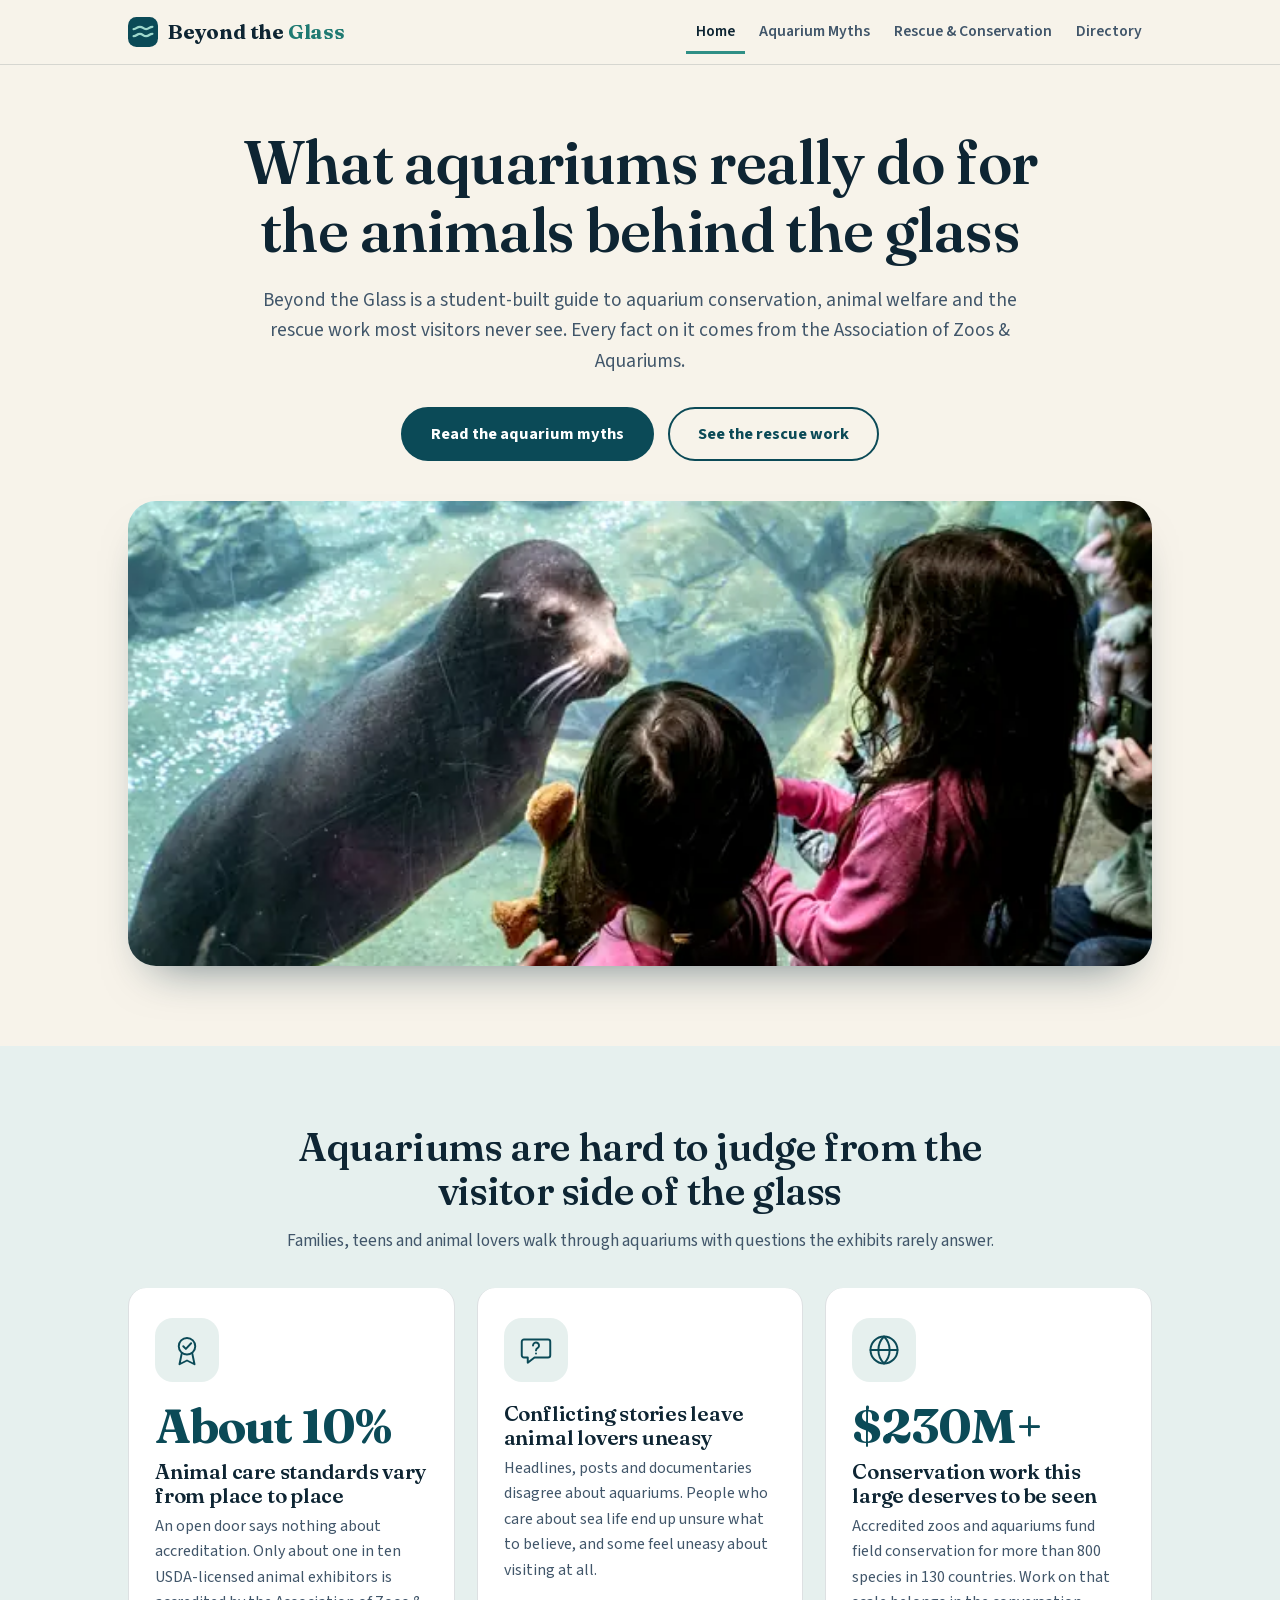
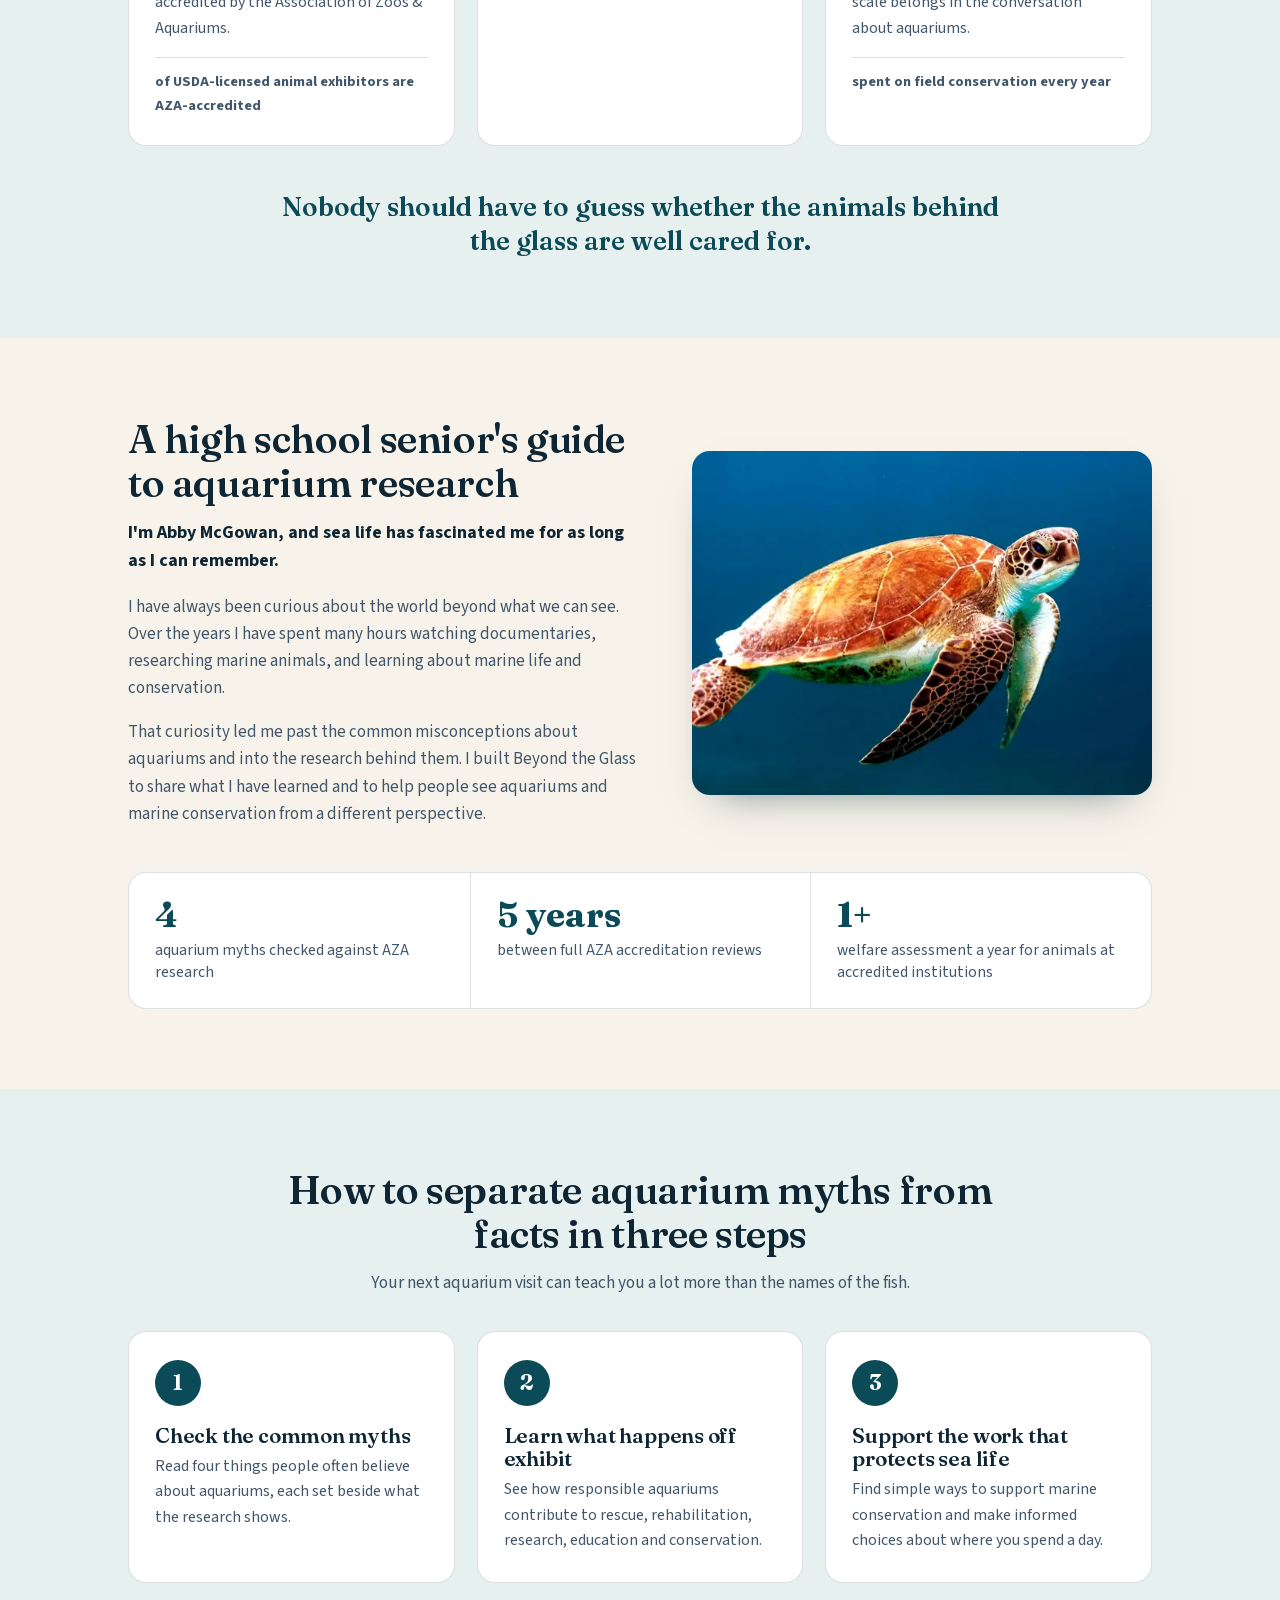
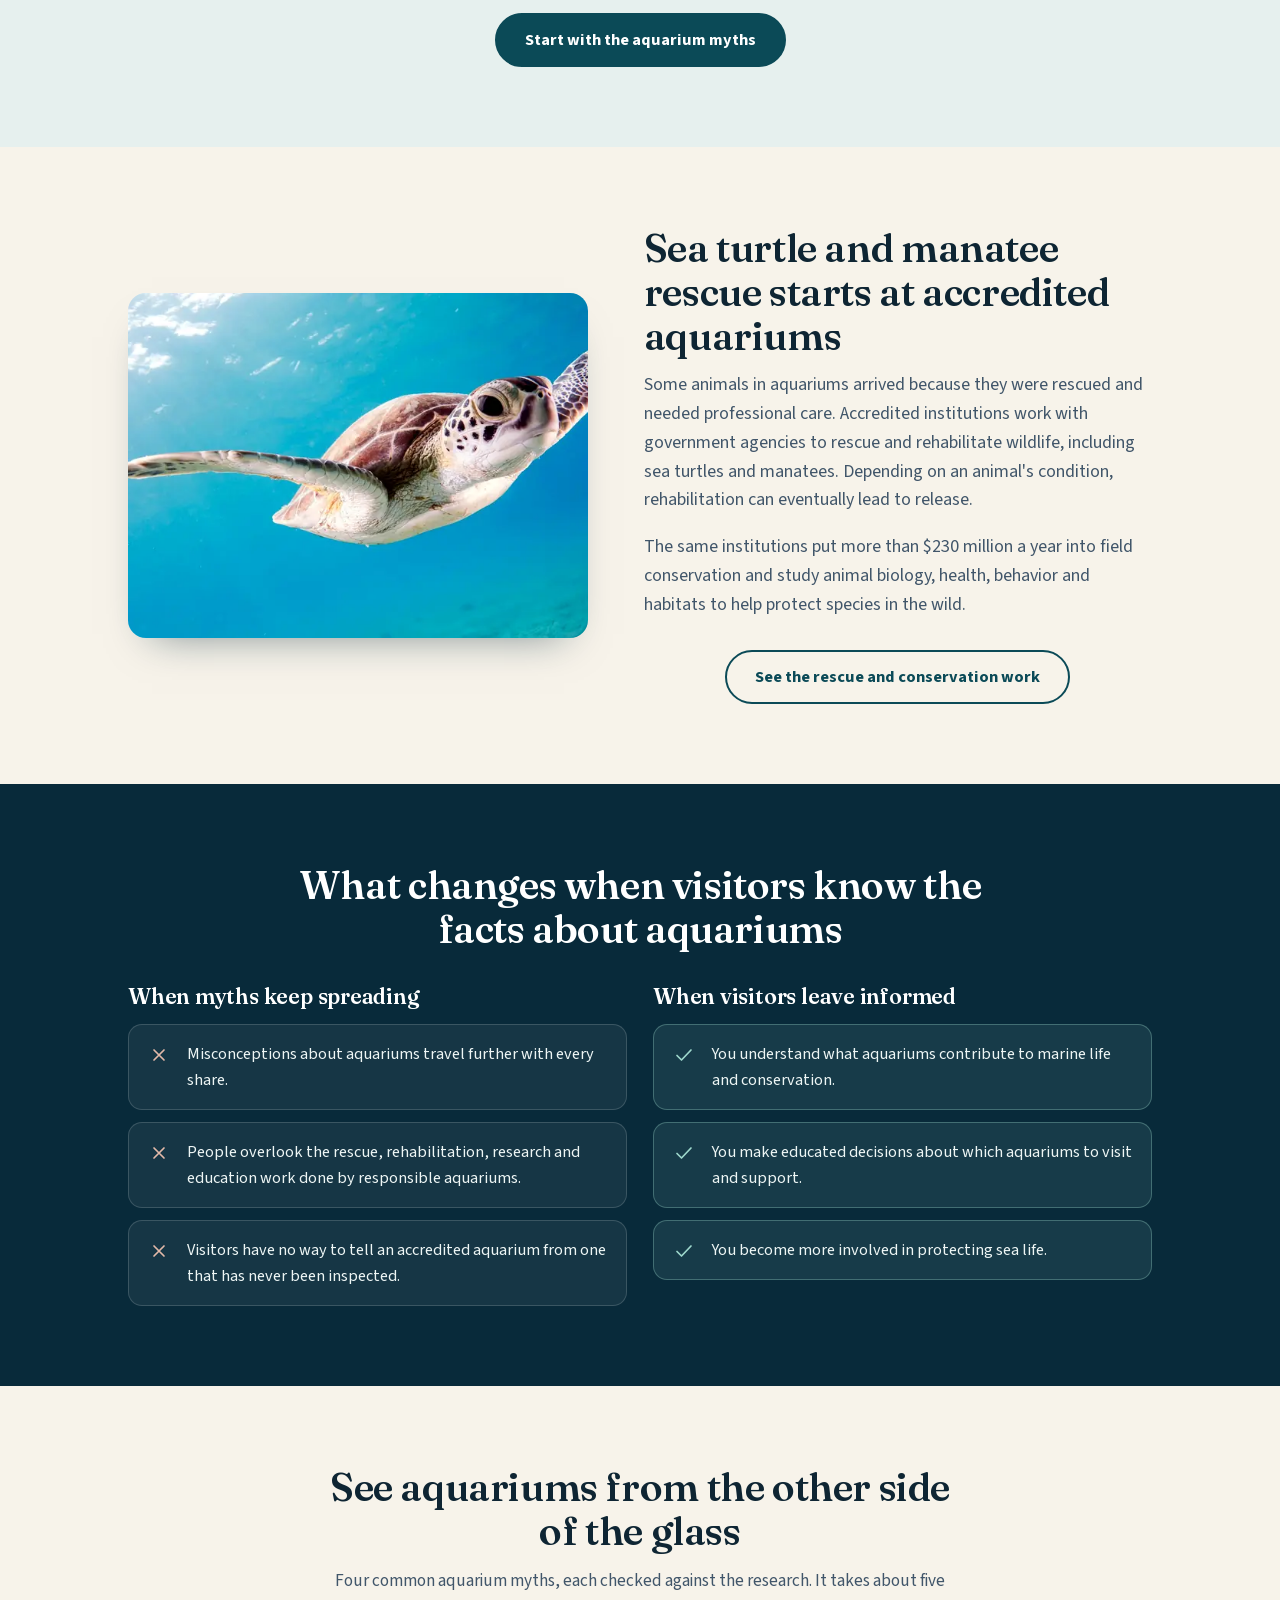
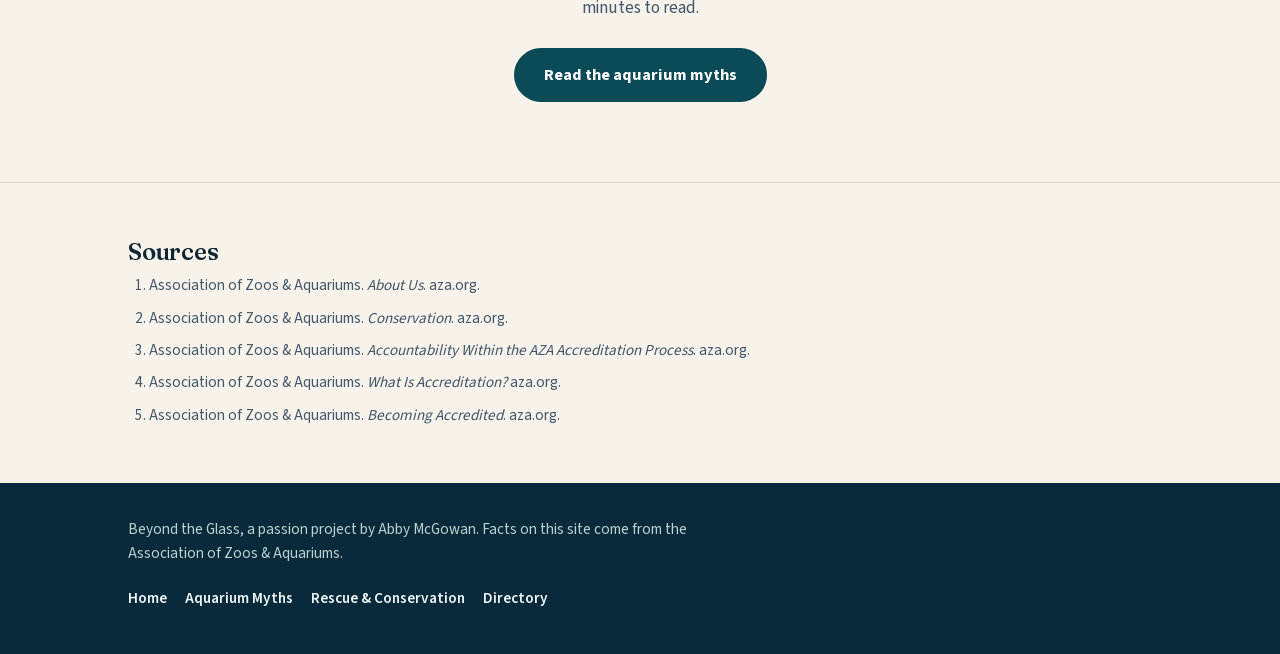
==== index.html @ d131b3d5 "Build Beyond the Glass: StoryBrand home, aquarium myths, rescue and conservation, directory skeleton" ====
<!DOCTYPE html>
<html lang="en">
<head>
<meta charset="UTF-8">
<meta name="viewport" content="width=device-width, initial-scale=1.0">
<title>Aquarium Conservation, Rescue and Animal Welfare Facts | Beyond the Glass</title>
<meta name="description" content="What accredited aquariums do for marine animals: rescue and rehabilitation, field conservation, research and animal welfare, plus the most common aquarium myths checked against the facts.">
<meta name="robots" content="index,follow,max-image-preview:large">
<link rel="canonical" href="https://odyssey-jotun.github.io/beyond-the-glass/">
<meta name="author" content="Abby McGowan">
<meta name="theme-color" content="#F7F3EA">
<meta property="og:site_name" content="Beyond the Glass">
<meta property="og:title" content="Aquarium Conservation, Rescue and Animal Welfare Facts | Beyond the Glass">
<meta property="og:description" content="What accredited aquariums do for marine animals: rescue and rehabilitation, field conservation, research and animal welfare, plus the most common aquarium myths checked against the facts.">
<meta property="og:type" content="website">
<meta property="og:url" content="https://odyssey-jotun.github.io/beyond-the-glass/">
<meta property="og:image" content="https://odyssey-jotun.github.io/beyond-the-glass/images/og.jpg">
<meta property="og:image:width" content="1200">
<meta property="og:image:height" content="630">
<meta property="og:image:alt" content="Two children watching a sea lion swim up to the glass of an aquarium">
<meta name="twitter:card" content="summary_large_image">
<link rel="icon" href="favicon.svg" type="image/svg+xml">
<link rel="preload" as="image" type="image/webp" href="images/hero-sea-lion-960.webp" imagesrcset="images/hero-sea-lion-600.webp 600w, images/hero-sea-lion-800.webp 800w, images/hero-sea-lion-960.webp 960w, images/hero-sea-lion-1200.webp 1200w" imagesizes="(max-width: 620px) calc(100vw - 40px), (max-width: 1136px) calc(100vw - 56px), 1080px" fetchpriority="high">
<link rel="preload" href="fonts/fraunces.woff2" as="font" type="font/woff2" crossorigin>
<link rel="preload" href="fonts/source-sans.woff2" as="font" type="font/woff2" crossorigin>
<style>@font-face{font-family:'Fraunces';font-style:normal;font-weight:600 700;font-display:swap;src:url(fonts/fraunces.woff2) format('woff2')}@font-face{font-family:'Source Sans 3';font-style:normal;font-weight:400 700;font-display:swap;src:url(fonts/source-sans.woff2) format('woff2')}:root{--bg:#F7F3EA;--bg-alt:#E6F0EE;--card:#FFFFFF;--ink:#0E2533;--ink-soft:#41566A;--primary:#0B4A57;--primary-dk:#082A3A;--glass:#2F8F86;--glass-lt:#9ED8CC;--sand-dk:#D9C9A6;--on-dark:#EEF6F5;--on-dark-soft:#BCD3D3;--line:rgba(14,37,51,0.14);--radius:18px;--radius-lg:28px;--wrap:1080px;--flow-tight:0.32em;--flow-block:44px;--flow-section:80px}*{box-sizing:border-box}html{scroll-behavior:smooth;scroll-padding-top:84px}@media (prefers-reduced-motion:reduce){html{scroll-behavior:auto}*{animation-duration:0.001ms !important;transition-duration:0.001ms !important}}body{margin:0;background:var(--bg);color:var(--ink);font-family:'Source Sans 3',ui-sans-serif,system-ui,-apple-system,'Segoe UI',sans-serif;font-size:18px;line-height:1.6;-webkit-font-smoothing:antialiased}h1,h2,h3,h4{font-family:'Fraunces',Georgia,'Times New Roman',serif;font-weight:600;line-height:1.12;margin:0 0 var(--flow-tight);color:var(--ink);letter-spacing:-0.01em}p{margin:0 0 1em}p:last-child{margin-bottom:0}a{color:inherit}img{max-width:100%;height:auto}.wrap{max-width:var(--wrap);margin:0 auto;padding:0 28px}.skip{position:absolute;left:-9999px;top:10px;background:var(--card);color:var(--ink);padding:12px 18px;border-radius:999px;z-index:100;text-decoration:none;font-weight:700;border:2px solid var(--primary)}.skip:focus{left:16px}a:focus-visible,button:focus-visible{outline:3px solid var(--glass);outline-offset:3px;border-radius:4px}nav.site{position:sticky;top:0;z-index:20;background:rgba(247,243,234,0.95);backdrop-filter:blur(8px);border-bottom:1px solid var(--line)}nav.site .wrap{display:flex;align-items:center;justify-content:space-between;gap:4px 20px;padding-top:10px;padding-bottom:10px;flex-wrap:wrap}.wordmark{display:inline-flex;align-items:center;gap:10px;font-family:'Fraunces',Georgia,serif;font-weight:700;font-size:1.28rem;letter-spacing:-0.01em;color:var(--ink);text-decoration:none;white-space:nowrap;min-height:44px}.wordmark .mark{width:30px;height:30px;flex:none}.wordmark .last{color:#1F7A72}nav.site ul{list-style:none;display:flex;align-items:center;gap:4px;margin:0;padding:0;font-size:0.98rem;font-weight:600}nav.site ul a{text-decoration:none;color:var(--ink-soft);display:inline-flex;align-items:center;min-height:44px;padding:0 10px;white-space:nowrap;transition:color 0.15s ease}nav.site ul a:hover{color:var(--primary)}nav.site ul a[aria-current="page"]{color:var(--ink);box-shadow:inset 0 -3px 0 var(--glass)}.btn{display:inline-flex;align-items:center;justify-content:center;text-align:center;min-height:50px;background:var(--primary);color:#FFFFFF;text-decoration:none;font-weight:700;font-size:1.02rem;padding:12px 28px;border-radius:999px;border:2px solid var(--primary);transition:background 0.18s ease,color 0.18s ease,border-color 0.18s ease}.btn:hover{background:var(--primary-dk);border-color:var(--primary-dk)}.btn.ghost{background:transparent;color:var(--primary)}.btn.ghost:hover{background:var(--primary);color:#FFFFFF;border-color:var(--primary)}.btn-row{display:flex;gap:14px;flex-wrap:wrap;align-items:center;justify-content:center;margin-top:30px}section{padding:var(--flow-section) 0}section.tight{padding:40px 0}.band{background:var(--bg-alt)}.section-head{max-width:720px;margin-bottom:34px}.section-head.center{text-align:center;margin-left:auto;margin-right:auto}h2{font-size:clamp(1.8rem,3.3vw,2.45rem)}.section-head p{color:var(--ink-soft);font-size:1.08rem}.small-h{font-size:1.3rem}.hero{padding:64px 0 80px}.hero-text{text-align:center;max-width:820px;margin:0 auto 40px}.hero h1{font-size:clamp(2.3rem,5.4vw,3.8rem)}.hero .lede{font-size:1.2rem;color:var(--ink-soft);margin:10px auto 0;max-width:40em}.hero-photo{margin:0;border-radius:var(--radius-lg);overflow:hidden;aspect-ratio:3/2;background:var(--bg-alt);box-shadow:0 24px 48px -26px rgba(8,42,58,0.6)}.hero-photo img{display:block;width:100%;height:100%;object-fit:cover}.hero-photo.wide{aspect-ratio:2.2/1}.hero-photo.wide img{object-position:center 42%}.split{display:grid;grid-template-columns:1.05fr 0.95fr;gap:56px;align-items:center}.split.flip{grid-template-columns:0.95fr 1.05fr}.page-hero{padding:60px 0 64px}.page-hero h1{font-size:clamp(2.1rem,4.4vw,3.1rem)}.page-hero .lede{font-size:1.14rem;color:var(--ink-soft);margin-top:8px;max-width:34em}.photo{margin:0;border-radius:var(--radius);overflow:hidden;aspect-ratio:4/3;background:var(--bg-alt);box-shadow:0 20px 40px -24px rgba(8,42,58,0.55)}.photo img{display:block;width:100%;height:100%;object-fit:cover}.split p{color:var(--ink-soft)}.split h2 + p,.about-text p.name-line{margin-top:0}.cards{display:grid;grid-template-columns:repeat(3,1fr);gap:22px}.cards.two{grid-template-columns:1fr 1fr;margin-top:var(--flow-block)}.card{background:var(--card);border:1px solid var(--line);border-radius:var(--radius);padding:28px 26px;border-top:5px solid var(--glass)}.card h3{font-size:1.3rem}.card p{font-size:1rem;color:var(--ink-soft)}.card .num{font-family:'Fraunces',Georgia,serif;font-weight:700;font-size:clamp(2rem,3.4vw,2.5rem);line-height:1;letter-spacing:-0.02em;color:var(--primary);margin:0 0 12px}.problem{border-top:0;padding:30px 26px 28px}.problem .icon{width:64px;height:64px;border-radius:18px;background:var(--bg-alt);color:var(--primary);display:flex;align-items:center;justify-content:center;margin-bottom:20px}.problem .icon svg{width:36px;height:36px}.problem .num{font-size:clamp(2.4rem,4.2vw,3rem);margin-bottom:10px}.problem .of{font-size:0.9rem;font-weight:700;color:var(--ink-soft);margin:12px 0 0;border-top:1px solid var(--line);padding-top:12px}.punch{font-family:'Fraunces',Georgia,serif;font-weight:600;font-size:clamp(1.3rem,2.4vw,1.65rem);line-height:1.3;text-align:center;color:var(--primary);max-width:760px;margin:var(--flow-block) auto 0}.strip{list-style:none;margin:var(--flow-block) 0 0;padding:0;display:grid;grid-template-columns:repeat(3,1fr);background:var(--card);border:1px solid var(--line);border-radius:var(--radius)}.strip li{padding:24px 26px;border-left:1px solid var(--line)}.strip li:first-child{border-left:0}.strip .n{display:block;font-family:'Fraunces',Georgia,serif;font-weight:700;font-size:2.2rem;line-height:1;color:var(--primary);margin-bottom:8px}.strip .t{font-size:0.98rem;color:var(--ink-soft);line-height:1.4;display:block}.about-text p{font-size:1.06rem}.about-text p.name-line{color:var(--ink);font-weight:700;font-size:1.12rem}.steps{list-style:none;margin:0;padding:0;display:grid;grid-template-columns:repeat(3,1fr);gap:22px;counter-reset:step}.steps li{background:var(--card);border:1px solid var(--line);border-radius:var(--radius);padding:28px 26px;counter-increment:step}.steps li:before{content:counter(step);display:flex;align-items:center;justify-content:center;width:46px;height:46px;border-radius:50%;background:var(--primary);color:#FFFFFF;font-family:'Fraunces',Georgia,serif;font-weight:700;font-size:1.35rem;margin-bottom:18px}.steps h3{font-size:1.3rem}.steps p{font-size:1rem;color:var(--ink-soft)}.after{background:var(--primary-dk);color:var(--on-dark)}.after h2,.after h3{color:#FFFFFF}.after .section-head p{color:var(--on-dark-soft)}.stakes{display:grid;grid-template-columns:1fr 1fr;gap:26px}.stake h3{font-size:1.35rem;margin-bottom:14px}.outcomes{list-style:none;margin:0;padding:0;display:grid;gap:12px}.outcomes li{display:grid;grid-template-columns:26px 1fr;gap:14px;align-items:start;background:rgba(255,255,255,0.06);border:1px solid rgba(238,246,245,0.16);border-radius:14px;padding:16px 18px;color:var(--on-dark);font-size:1.02rem}.outcomes svg{width:24px;height:24px;margin-top:2px;color:#E3B9A9}.stake.good .outcomes svg{color:var(--glass-lt)}.stake.good .outcomes li{background:rgba(158,216,204,0.1);border-color:rgba(158,216,204,0.32)}.closing{text-align:center}.closing .wrap{max-width:680px}.closing p{color:var(--ink-soft);font-size:1.08rem}.closing .btn-row{margin-top:26px}.jump{list-style:none;margin:0;padding:0;display:grid;grid-template-columns:1fr 1fr;gap:12px}.jump a{display:flex;align-items:center;gap:14px;min-height:56px;background:var(--card);border:1px solid var(--line);border-radius:14px;padding:12px 18px;text-decoration:none;font-weight:600;line-height:1.35;transition:border-color 0.15s ease,color 0.15s ease}.jump a:hover{border-color:var(--glass);color:var(--primary)}.jump a span{flex:none;width:32px;height:32px;border-radius:50%;display:flex;align-items:center;justify-content:center;background:var(--primary);color:#FFFFFF;font-family:'Fraunces',Georgia,serif;font-weight:700}.myths{display:grid;gap:48px;max-width:880px}.myth{display:grid;grid-template-columns:1fr;gap:0;border-radius:var(--radius-lg);overflow:hidden;border:1px solid var(--line);background:var(--card)}.myth-q{background:#F1EBDD;padding:30px 34px}.myth-q h2{font-size:clamp(1.45rem,2.6vw,1.85rem);line-height:1.22;margin:0}.myth-a{padding:34px 34px 30px}.myth-a p{color:var(--ink-soft)}.myth h2,.myth h3{display:flex;gap:12px;align-items:flex-start}.myth-a h3{font-size:1.25rem;color:var(--primary);margin-bottom:14px}.mi{flex:none;width:30px;height:30px;border-radius:50%;display:flex;align-items:center;justify-content:center;margin-top:0.12em}.mi svg{width:18px;height:18px}.mi.no{background:#F3DCD6;color:#8A3B3B}.mi.yes{background:var(--bg-alt);color:var(--primary)}.myth-num{display:flex;align-items:baseline;flex-wrap:wrap;gap:4px 12px;padding-bottom:16px;border-bottom:1px solid var(--line)}.myth-num .n{font-family:'Fraunces',Georgia,serif;font-size:2.3rem;line-height:1;color:var(--primary)}.cite-line{font-size:0.9rem;color:var(--ink-soft);font-style:italic;margin-top:14px}.checks{list-style:none;margin:0;padding:0;display:flex;flex-wrap:wrap;justify-content:center;gap:14px}.checks li{flex:0 1 240px}.checks li{display:flex;align-items:center;gap:14px;background:var(--card);border:1px solid var(--line);border-radius:14px;padding:16px 18px;font-weight:700;line-height:1.25}.ci,.fi{flex:none;width:46px;height:46px;border-radius:14px;background:var(--bg-alt);color:var(--primary);display:flex;align-items:center;justify-content:center}.ci svg,.fi svg{width:28px;height:28px}.soon{max-width:760px;margin:0 auto 36px;text-align:center;background:var(--card);border:2px dashed var(--glass);border-radius:var(--radius-lg);padding:30px 32px}.soon h2{font-size:clamp(1.5rem,2.8vw,1.95rem)}.soon p{color:var(--ink-soft)}.entries{display:grid;grid-template-columns:repeat(3,1fr);gap:22px}.entry{background:var(--card);border:1px solid var(--line);border-radius:var(--radius);padding:24px;display:grid;gap:16px;align-content:start}.entry-head{display:grid;gap:10px;padding-bottom:14px;border-bottom:1px solid var(--line)}.entry-head h3{font-size:1.3rem;margin:0}.entry-head p{font-size:0.95rem;color:var(--ink-soft)}.entry .field{display:grid;grid-template-columns:46px 1fr;gap:6px 14px;align-items:center}.entry .field h4{font-size:1.05rem;margin:0}.entry .field p{grid-column:2;font-size:0.96rem;color:var(--ink-soft)}.entry.ghost .fi{opacity:0.55}.bar{display:block;height:14px;border-radius:7px;background:#E7E1D3}.bar.w35{width:35%}.bar.w60{width:60%;height:20px}.bar.w70{width:70%}.bar.w75{width:75%}.bar.w80{width:80%}.fields{list-style:none;margin:0;padding:0;display:grid;grid-template-columns:repeat(3,1fr);gap:22px}.fields li{background:var(--card);border:1px solid var(--line);border-radius:var(--radius);padding:26px 24px;display:grid;gap:16px;align-content:start}.fields h3{font-size:1.25rem}.fields p{font-size:1rem;color:var(--ink-soft)}.refs{padding:56px 0;border-top:1px solid var(--line)}.refs h2{font-size:1.5rem}.refs ol{max-width:860px;margin:0;padding-left:1.3rem;display:grid;gap:8px;font-size:0.95rem;color:var(--ink-soft)}footer{background:var(--primary-dk);color:var(--on-dark-soft);padding:34px 0;font-size:0.95rem}footer .wrap{display:flex;justify-content:space-between;align-items:center;flex-wrap:wrap;gap:10px 24px}footer p{margin:0;max-width:40em}footer ul{list-style:none;display:flex;flex-wrap:wrap;gap:0 18px;margin:0;padding:0;font-weight:600}footer ul a{display:inline-flex;align-items:center;min-height:44px;color:var(--on-dark);text-decoration:none}footer ul a:hover{color:var(--glass-lt)}@media (max-width:900px){nav.site ul{order:3;width:100%;justify-content:space-between;gap:0;border-top:1px solid var(--line)}nav.site ul a{padding:0 4px;font-size:0.92rem}html{scroll-padding-top:130px}}@media (min-width:560px) and (max-width:900px){nav.site ul{justify-content:flex-start;gap:18px}}@media (max-width:860px){.split,.split.flip{grid-template-columns:1fr;gap:30px}.page-hero .hero-photo{order:-1;aspect-ratio:16/10}.split.flip>.photo{order:0}.cards,.cards.two,.steps,.stakes,.entries,.fields,.jump{grid-template-columns:1fr}.myth{grid-template-columns:1fr}.entries .ghost:nth-child(n+2){display:none}.hero-photo.wide{aspect-ratio:3/2}}@media (max-width:620px){:root{--flow-section:56px;--flow-block:34px}body{font-size:17px}.wrap{padding:0 20px}.hero{padding:36px 0 56px}.hero-text{margin-bottom:28px}.page-hero{padding:24px 0 44px}.btn-row .btn{width:100%}.strip{grid-template-columns:1fr}.strip li{border-left:0;border-top:1px solid var(--line)}.strip li:first-child{border-top:0}.myth-q,.myth-a{padding:26px 22px}.checks li{flex:1 1 100%}.soon{padding:26px 22px}.wordmark{font-size:1.18rem}}@media (max-width:480px){nav.site ul .x{display:none}}</style>
<script type="application/ld+json">{"@context":"https://schema.org","@graph":[{"@type":"WebSite","@id":"https://odyssey-jotun.github.io/beyond-the-glass/#site","url":"https://odyssey-jotun.github.io/beyond-the-glass/","name":"Beyond the Glass","description":"Clear, sourced information on aquarium conservation, rescue, animal welfare and common aquarium myths.","author":{"@id":"https://odyssey-jotun.github.io/beyond-the-glass/#abby"},"inLanguage":"en-US"},{"@type":"Person","@id":"https://odyssey-jotun.github.io/beyond-the-glass/#abby","name":"Abby McGowan","description":"High school senior and creator of Beyond the Glass, a guide to aquarium conservation, animal welfare and common aquarium myths.","url":"https://odyssey-jotun.github.io/beyond-the-glass/#about"},{"@type":"WebPage","@id":"https://odyssey-jotun.github.io/beyond-the-glass/#page","url":"https://odyssey-jotun.github.io/beyond-the-glass/","name":"Aquarium Conservation, Rescue and Animal Welfare Facts | Beyond the Glass","headline":"Aquarium Conservation, Rescue and Animal Welfare Facts | Beyond the Glass","description":"What accredited aquariums do for marine animals: rescue and rehabilitation, field conservation, research and animal welfare, plus the most common aquarium myths checked against the facts.","isPartOf":{"@id":"https://odyssey-jotun.github.io/beyond-the-glass/#site"},"author":{"@id":"https://odyssey-jotun.github.io/beyond-the-glass/#abby"},"inLanguage":"en-US","datePublished":"2026-10-08","dateModified":"2026-10-08","image":"https://odyssey-jotun.github.io/beyond-the-glass/images/og.jpg","about":"Aquarium conservation and animal welfare"}]}</script>
</head>
<body>

<a class="skip" href="#main">Skip to content</a>
<nav class="site" aria-label="Primary">
  <div class="wrap">
    <a class="wordmark" href="index.html"><svg class="mark" viewBox="0 0 32 32" aria-hidden="true"><rect width="32" height="32" rx="9" fill="#0B4A57"/><path d="M6 13c3.3 0 3.3-2.6 6.7-2.6s3.3 2.6 6.6 2.6 3.4-2.6 6.7-2.6M6 20.5c3.3 0 3.3-2.6 6.7-2.6s3.3 2.6 6.6 2.6 3.4-2.6 6.7-2.6" fill="none" stroke="#9ED8CC" stroke-width="2.4" stroke-linecap="round"/></svg><span>Beyond the <span class="last">Glass</span></span></a>
    <ul>
      <li><a href="index.html" aria-current="page"><span>Home</span></a></li>
      <li><a href="aquarium-myths.html"><span><span class="x">Aquarium </span>Myths</span></a></li>
      <li><a href="rescue-and-conservation.html"><span>Rescue<span class="x"> &amp; Conservation</span></span></a></li>
      <li><a href="aquarium-directory.html"><span>Directory</span></a></li>
    </ul>
  </div>
</nav>

<main id="main">

<header class="hero">
  <div class="wrap">
    <div class="hero-text">
      <h1>What aquariums really do for the animals behind the glass</h1>
      <p class="lede">Beyond the Glass is a student-built guide to aquarium conservation, animal welfare and the rescue work most visitors never see. Every fact on it comes from the Association of Zoos &amp; Aquariums.</p>
      <div class="btn-row center">
        <a href="aquarium-myths.html" class="btn">Read the aquarium myths</a>
        <a href="rescue-and-conservation.html" class="btn ghost">See the rescue work</a>
      </div>
    </div>
    <figure class="hero-photo wide"><img src="images/hero-sea-lion-960.webp" srcset="images/hero-sea-lion-600.webp 600w, images/hero-sea-lion-800.webp 800w, images/hero-sea-lion-960.webp 960w, images/hero-sea-lion-1200.webp 1200w" sizes="(max-width: 620px) calc(100vw - 40px), (max-width: 1136px) calc(100vw - 56px), 1080px" width="1200" height="800" alt="Two young girls in pink sweaters watching a sea lion swim right up to the aquarium glass" fetchpriority="high" decoding="async"></figure>
  </div>
</header>

<section id="problem" class="band">
  <div class="wrap">
    <div class="section-head center">
      <h2>Aquariums are hard to judge from the visitor side of the glass</h2>
      <p>Families, teens and animal lovers walk through aquariums with questions the exhibits rarely answer.</p>
    </div>
    <div class="cards">
      <div class="card problem">
        <div class="icon"><svg viewBox="0 0 48 48" fill="none" stroke="currentColor" stroke-width="2.6" stroke-linecap="round" stroke-linejoin="round" aria-hidden="true"><circle cx="24" cy="19" r="11"/><path d="M19 19l3.5 3.5L29.5 15"/><path d="M17 28.5L14 43l10-5 10 5-3-14.5"/></svg></div>
        <p class="num">About 10%</p>
        <h3>Animal care standards vary from place to place</h3>
        <p>An open door says nothing about accreditation. Only about one in ten USDA-licensed animal exhibitors is accredited by the Association of Zoos &amp; Aquariums.</p>
        <p class="of">of USDA-licensed animal exhibitors are AZA-accredited</p>
      </div>
      <div class="card problem">
        <div class="icon"><svg viewBox="0 0 48 48" fill="none" stroke="currentColor" stroke-width="2.6" stroke-linecap="round" stroke-linejoin="round" aria-hidden="true"><path d="M8 10h32a3 3 0 013 3v18a3 3 0 01-3 3H22l-9 7v-7H8a3 3 0 01-3-3V13a3 3 0 013-3z"/><path d="M20 18a4 4 0 117 2.7c-1.4 1-3 1.8-3 3.8"/><path d="M24 28.5v.1"/></svg></div>
        <h3>Conflicting stories leave animal lovers uneasy</h3>
        <p>Headlines, posts and documentaries disagree about aquariums. People who care about sea life end up unsure what to believe, and some feel uneasy about visiting at all.</p>
      </div>
      <div class="card problem">
        <div class="icon"><svg viewBox="0 0 48 48" fill="none" stroke="currentColor" stroke-width="2.6" stroke-linecap="round" stroke-linejoin="round" aria-hidden="true"><circle cx="24" cy="24" r="18"/><path d="M6 24h36M24 6c5 5 7.5 11 7.5 18S29 37 24 42c-5-5-7.5-11-7.5-18S19 11 24 6z"/></svg></div>
        <p class="num">$230M+</p>
        <h3>Conservation work this large deserves to be seen</h3>
        <p>Accredited zoos and aquariums fund field conservation for more than 800 species in 130 countries. Work on that scale belongs in the conversation about aquariums.</p>
        <p class="of">spent on field conservation every year</p>
      </div>
    </div>
    <p class="punch">Nobody should have to guess whether the animals behind the glass are well cared for.</p>
  </div>
</section>

<section id="about">
  <div class="wrap split">
    <div class="about-text">
      <h2>A high school senior's guide to aquarium research</h2>
      <p class="name-line">I'm Abby McGowan, and sea life has fascinated me for as long as I can remember.</p>
      <p>I have always been curious about the world beyond what we can see. Over the years I have spent many hours watching documentaries, researching marine animals, and learning about marine life and conservation.</p>
      <p>That curiosity led me past the common misconceptions about aquariums and into the research behind them. I built Beyond the Glass to share what I have learned and to help people see aquariums and marine conservation from a different perspective.</p>
    </div>
    <figure class="photo"><img src="images/turtle-blue-900.webp" srcset="images/turtle-blue-600.webp 600w, images/turtle-blue-900.webp 900w" sizes="(max-width: 860px) calc(100vw - 40px), 520px" width="900" height="675" alt="A sea turtle gliding through clear blue water" loading="lazy" decoding="async"></figure>
  </div>
  <div class="wrap">
    <ul class="strip">
      <li><span class="n">4</span><span class="t">aquarium myths checked against AZA research</span></li>
      <li><span class="n">5 years</span><span class="t">between full AZA accreditation reviews</span></li>
      <li><span class="n">1+</span><span class="t">welfare assessment a year for animals at accredited institutions</span></li>
    </ul>
  </div>
</section>

<section id="plan" class="band">
  <div class="wrap">
    <div class="section-head center">
      <h2>How to separate aquarium myths from facts in three steps</h2>
      <p>Your next aquarium visit can teach you a lot more than the names of the fish.</p>
    </div>
    <ol class="steps">
      <li>
        <h3>Check the common myths</h3>
        <p>Read four things people often believe about aquariums, each set beside what the research shows.</p>
      </li>
      <li>
        <h3>Learn what happens off exhibit</h3>
        <p>See how responsible aquariums contribute to rescue, rehabilitation, research, education and conservation.</p>
      </li>
      <li>
        <h3>Support the work that protects sea life</h3>
        <p>Find simple ways to support marine conservation and make informed choices about where you spend a day.</p>
      </li>
    </ol>
    <div class="btn-row center">
      <a href="aquarium-myths.html" class="btn">Start with the aquarium myths</a>
    </div>
  </div>
</section>

<section id="rescue">
  <div class="wrap split flip">
    <figure class="photo"><img src="images/sea-turtle-900.webp" srcset="images/sea-turtle-600.webp 600w, images/sea-turtle-900.webp 900w" sizes="(max-width: 860px) calc(100vw - 40px), 520px" width="900" height="675" alt="Close view of a sea turtle swimming near the surface in bright blue water" loading="lazy" decoding="async"></figure>
    <div>
      <h2>Sea turtle and manatee rescue starts at accredited aquariums</h2>
      <p>Some animals in aquariums arrived because they were rescued and needed professional care. Accredited institutions work with government agencies to rescue and rehabilitate wildlife, including sea turtles and manatees. Depending on an animal's condition, rehabilitation can eventually lead to release.</p>
      <p>The same institutions put more than $230 million a year into field conservation and study animal biology, health, behavior and habitats to help protect species in the wild.</p>
      <div class="btn-row center"><a href="rescue-and-conservation.html" class="btn ghost">See the rescue and conservation work</a></div>
    </div>
  </div>
</section>

<section id="stakes" class="after">
  <div class="wrap">
    <div class="section-head center">
      <h2>What changes when visitors know the facts about aquariums</h2>
    </div>
    <div class="stakes">
      <div class="stake">
        <h3>When myths keep spreading</h3>
        <ul class="outcomes">
          <li><svg viewBox="0 0 48 48" fill="none" stroke="currentColor" stroke-width="3.4" stroke-linecap="round" stroke-linejoin="round" aria-hidden="true"><path d="M14 14l20 20M34 14L14 34"/></svg><span>Misconceptions about aquariums travel further with every share.</span></li>
          <li><svg viewBox="0 0 48 48" fill="none" stroke="currentColor" stroke-width="3.4" stroke-linecap="round" stroke-linejoin="round" aria-hidden="true"><path d="M14 14l20 20M34 14L14 34"/></svg><span>People overlook the rescue, rehabilitation, research and education work done by responsible aquariums.</span></li>
          <li><svg viewBox="0 0 48 48" fill="none" stroke="currentColor" stroke-width="3.4" stroke-linecap="round" stroke-linejoin="round" aria-hidden="true"><path d="M14 14l20 20M34 14L14 34"/></svg><span>Visitors have no way to tell an accredited aquarium from one that has never been inspected.</span></li>
        </ul>
      </div>
      <div class="stake good">
        <h3>When visitors leave informed</h3>
        <ul class="outcomes">
          <li><svg viewBox="0 0 48 48" fill="none" stroke="currentColor" stroke-width="3.4" stroke-linecap="round" stroke-linejoin="round" aria-hidden="true"><path d="M10 25l9 9 19-20"/></svg><span>You understand what aquariums contribute to marine life and conservation.</span></li>
          <li><svg viewBox="0 0 48 48" fill="none" stroke="currentColor" stroke-width="3.4" stroke-linecap="round" stroke-linejoin="round" aria-hidden="true"><path d="M10 25l9 9 19-20"/></svg><span>You make educated decisions about which aquariums to visit and support.</span></li>
          <li><svg viewBox="0 0 48 48" fill="none" stroke="currentColor" stroke-width="3.4" stroke-linecap="round" stroke-linejoin="round" aria-hidden="true"><path d="M10 25l9 9 19-20"/></svg><span>You become more involved in protecting sea life.</span></li>
        </ul>
      </div>
    </div>
  </div>
</section>

<section class="closing">
  <div class="wrap">
    <h2>See aquariums from the other side of the glass</h2>
    <p>Four common aquarium myths, each checked against the research. It takes about five minutes to read.</p>
    <div class="btn-row"><a href="aquarium-myths.html" class="btn">Read the aquarium myths</a></div>
  </div>
</section>

<section class="refs" id="sources">
  <div class="wrap">
    <h2>Sources</h2>
    <ol>
      <li>Association of Zoos &amp; Aquariums. <em>About Us</em>. aza.org.</li>
      <li>Association of Zoos &amp; Aquariums. <em>Conservation</em>. aza.org.</li>
      <li>Association of Zoos &amp; Aquariums. <em>Accountability Within the AZA Accreditation Process</em>. aza.org.</li>
      <li>Association of Zoos &amp; Aquariums. <em>What Is Accreditation?</em> aza.org.</li>
      <li>Association of Zoos &amp; Aquariums. <em>Becoming Accredited</em>. aza.org.</li>
    </ol>
  </div>
</section>

</main>

<footer>
  <div class="wrap">
    <p>Beyond the Glass, a passion project by Abby McGowan. Facts on this site come from the Association of Zoos &amp; Aquariums.</p>
    <ul>
      <li><a href="index.html">Home</a></li>
      <li><a href="aquarium-myths.html">Aquarium Myths</a></li>
      <li><a href="rescue-and-conservation.html">Rescue &amp; Conservation</a></li>
      <li><a href="aquarium-directory.html">Directory</a></li>
    </ul>
  </div>
</footer>

</body>
</html>
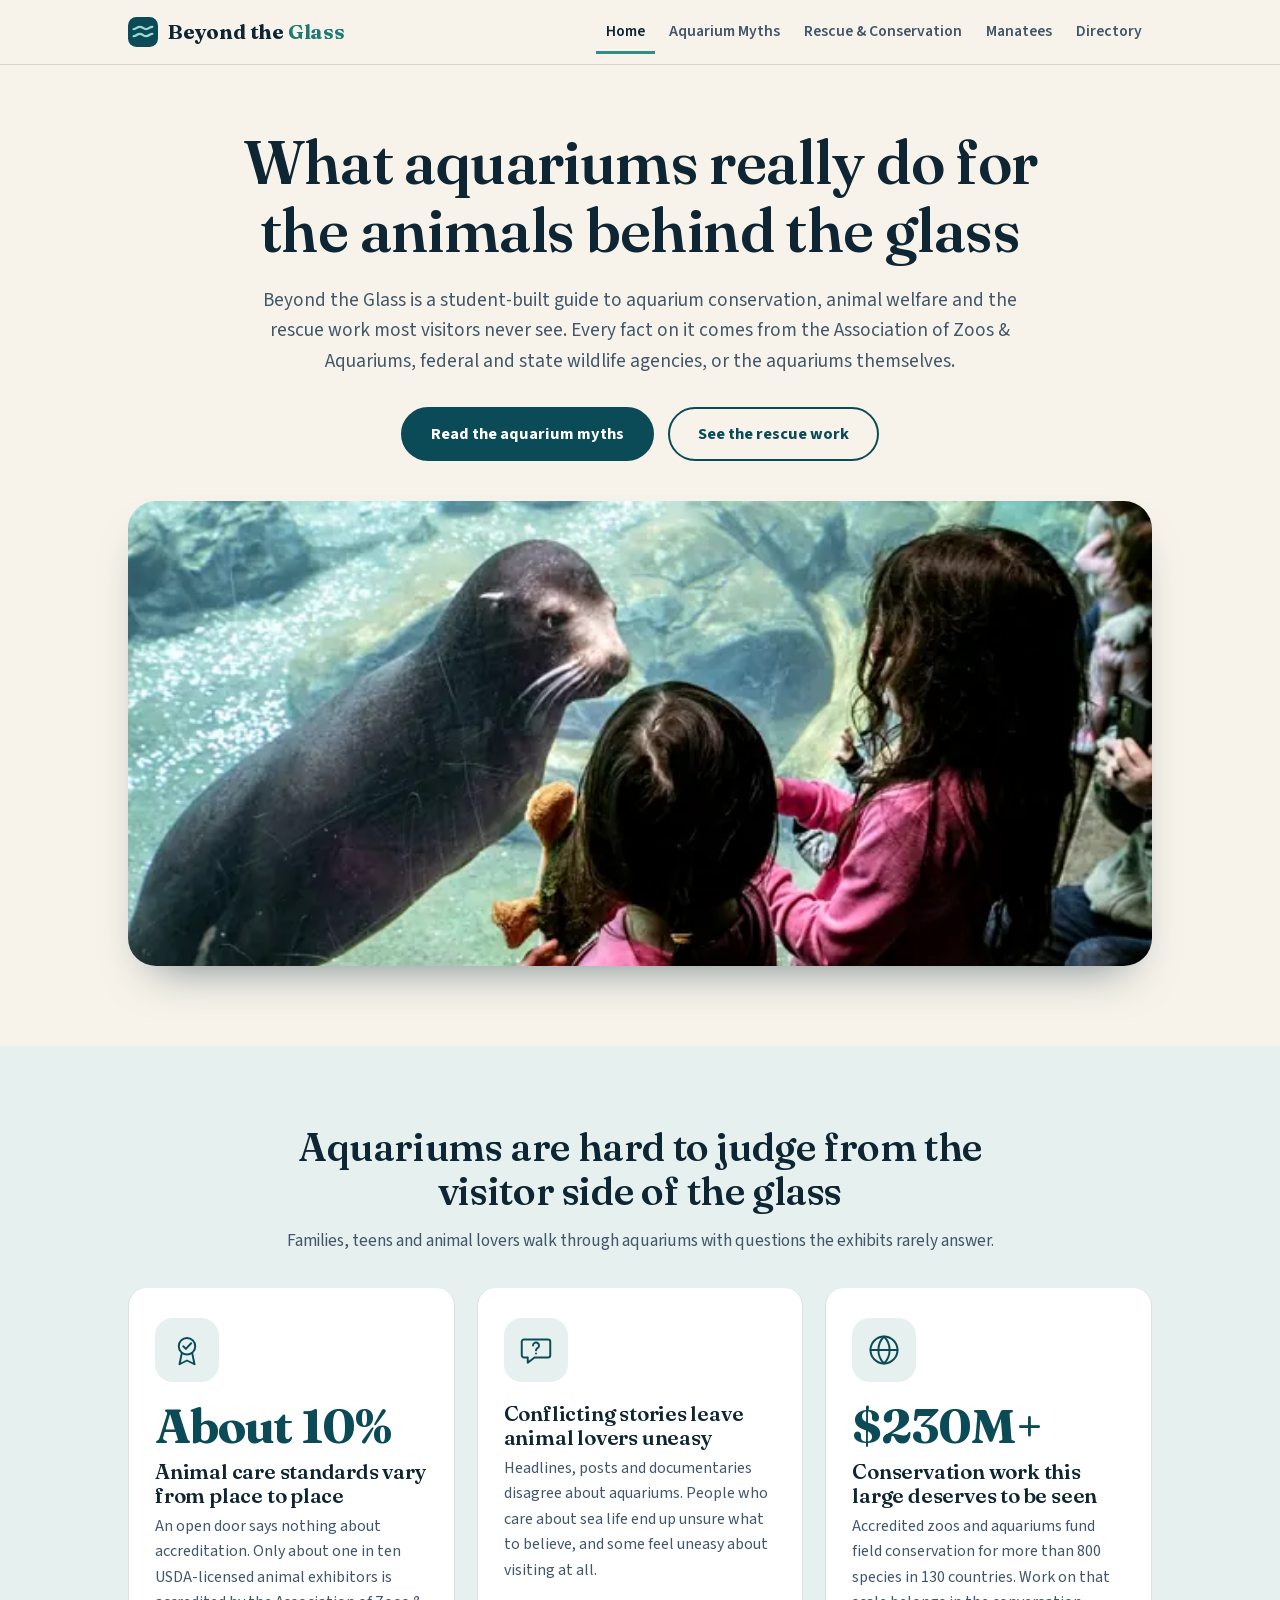
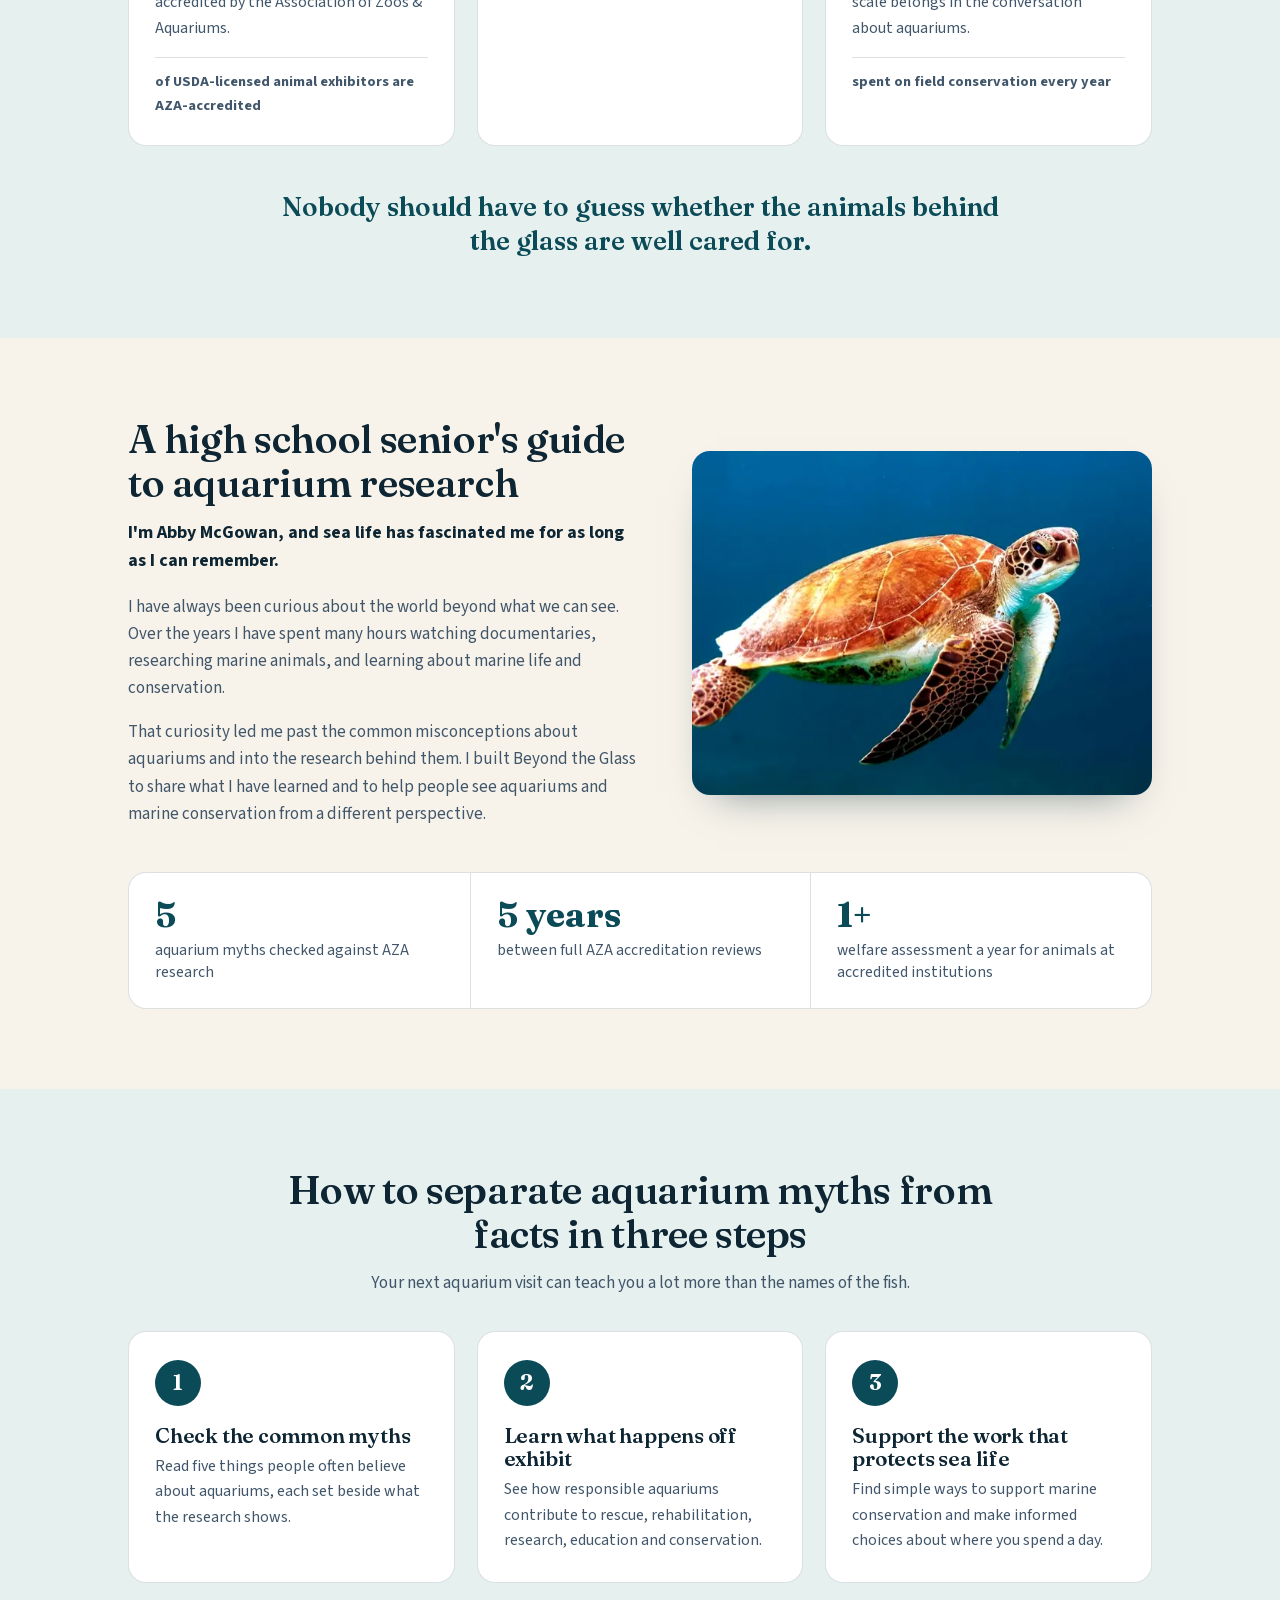
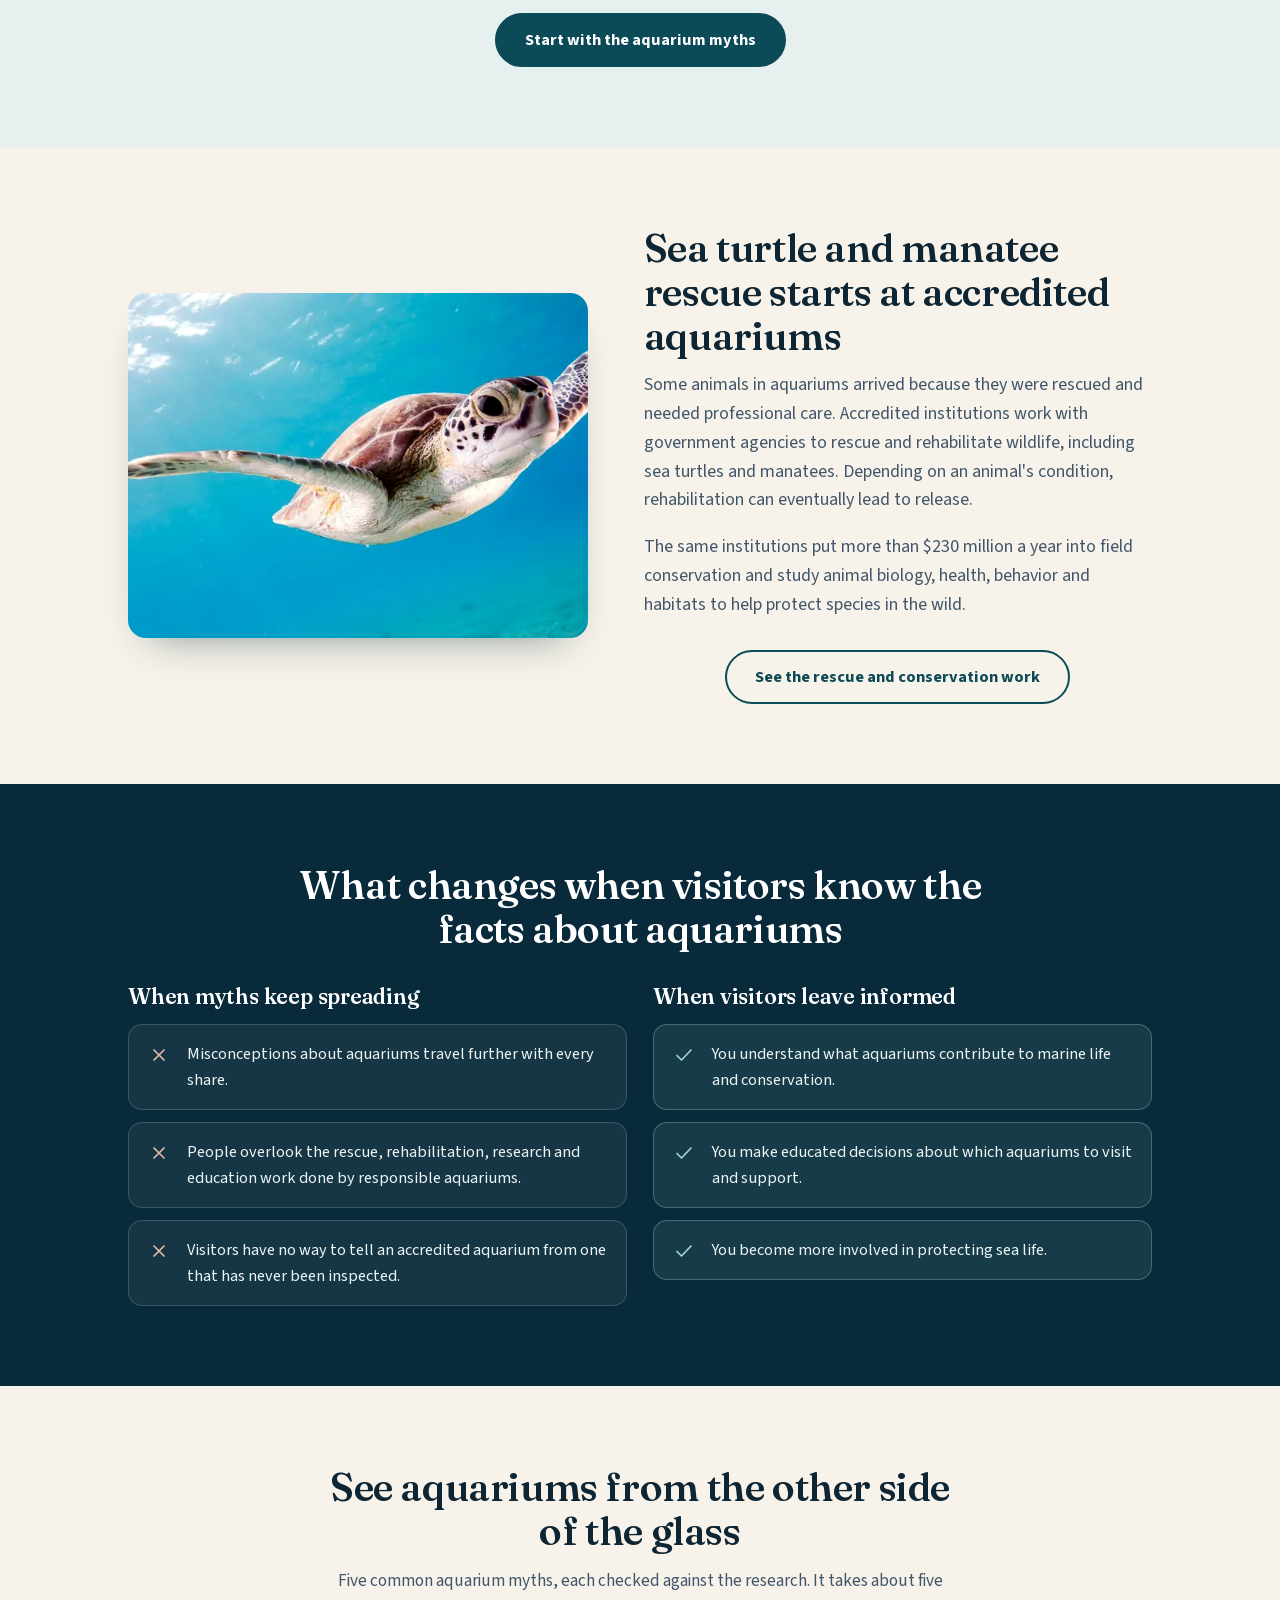
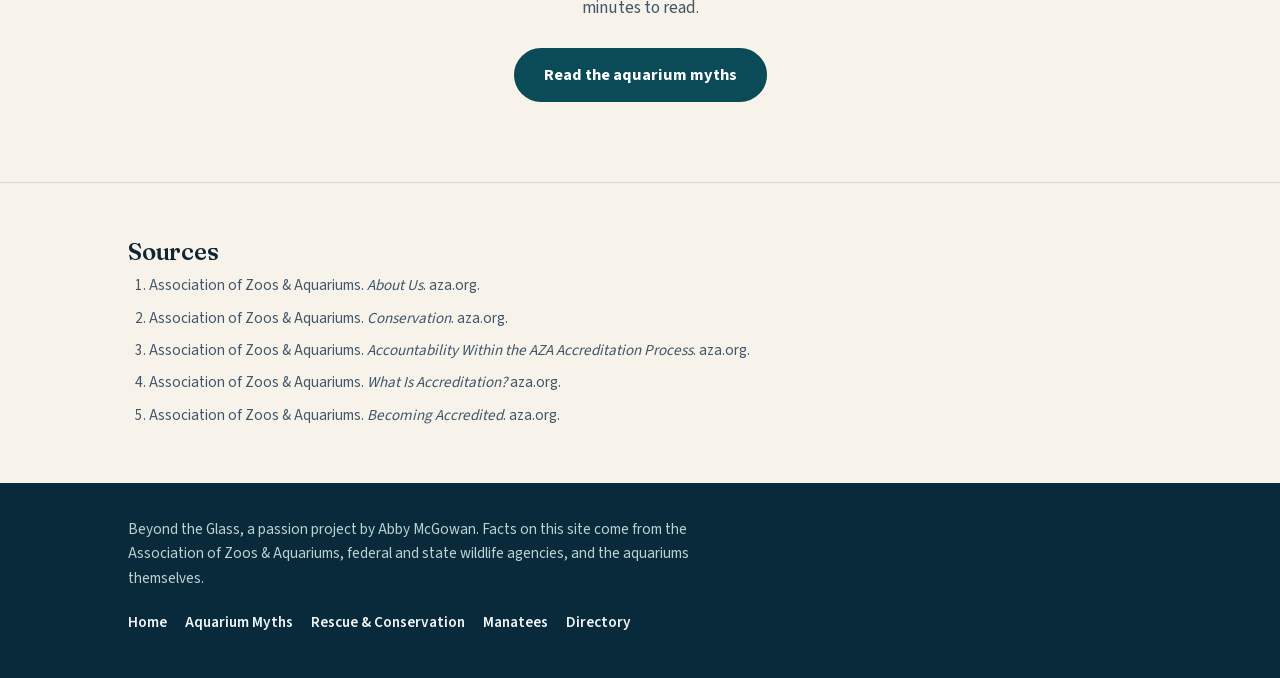
==== commit 21375e6a: "Fill aquarium directory, add manatee page and sourced additions - Directory: 16 AZA-accredited aquar" ====
--- a/index.html
+++ b/index.html
@@ -23,7 +23,7 @@
 <link rel="preload" as="image" type="image/webp" href="images/hero-sea-lion-960.webp" imagesrcset="images/hero-sea-lion-600.webp 600w, images/hero-sea-lion-800.webp 800w, images/hero-sea-lion-960.webp 960w, images/hero-sea-lion-1200.webp 1200w" imagesizes="(max-width: 620px) calc(100vw - 40px), (max-width: 1136px) calc(100vw - 56px), 1080px" fetchpriority="high">
 <link rel="preload" href="fonts/fraunces.woff2" as="font" type="font/woff2" crossorigin>
 <link rel="preload" href="fonts/source-sans.woff2" as="font" type="font/woff2" crossorigin>
-<style>@font-face{font-family:'Fraunces';font-style:normal;font-weight:600 700;font-display:swap;src:url(fonts/fraunces.woff2) format('woff2')}@font-face{font-family:'Source Sans 3';font-style:normal;font-weight:400 700;font-display:swap;src:url(fonts/source-sans.woff2) format('woff2')}:root{--bg:#F7F3EA;--bg-alt:#E6F0EE;--card:#FFFFFF;--ink:#0E2533;--ink-soft:#41566A;--primary:#0B4A57;--primary-dk:#082A3A;--glass:#2F8F86;--glass-lt:#9ED8CC;--sand-dk:#D9C9A6;--on-dark:#EEF6F5;--on-dark-soft:#BCD3D3;--line:rgba(14,37,51,0.14);--radius:18px;--radius-lg:28px;--wrap:1080px;--flow-tight:0.32em;--flow-block:44px;--flow-section:80px}*{box-sizing:border-box}html{scroll-behavior:smooth;scroll-padding-top:84px}@media (prefers-reduced-motion:reduce){html{scroll-behavior:auto}*{animation-duration:0.001ms !important;transition-duration:0.001ms !important}}body{margin:0;background:var(--bg);color:var(--ink);font-family:'Source Sans 3',ui-sans-serif,system-ui,-apple-system,'Segoe UI',sans-serif;font-size:18px;line-height:1.6;-webkit-font-smoothing:antialiased}h1,h2,h3,h4{font-family:'Fraunces',Georgia,'Times New Roman',serif;font-weight:600;line-height:1.12;margin:0 0 var(--flow-tight);color:var(--ink);letter-spacing:-0.01em}p{margin:0 0 1em}p:last-child{margin-bottom:0}a{color:inherit}img{max-width:100%;height:auto}.wrap{max-width:var(--wrap);margin:0 auto;padding:0 28px}.skip{position:absolute;left:-9999px;top:10px;background:var(--card);color:var(--ink);padding:12px 18px;border-radius:999px;z-index:100;text-decoration:none;font-weight:700;border:2px solid var(--primary)}.skip:focus{left:16px}a:focus-visible,button:focus-visible{outline:3px solid var(--glass);outline-offset:3px;border-radius:4px}nav.site{position:sticky;top:0;z-index:20;background:rgba(247,243,234,0.95);backdrop-filter:blur(8px);border-bottom:1px solid var(--line)}nav.site .wrap{display:flex;align-items:center;justify-content:space-between;gap:4px 20px;padding-top:10px;padding-bottom:10px;flex-wrap:wrap}.wordmark{display:inline-flex;align-items:center;gap:10px;font-family:'Fraunces',Georgia,serif;font-weight:700;font-size:1.28rem;letter-spacing:-0.01em;color:var(--ink);text-decoration:none;white-space:nowrap;min-height:44px}.wordmark .mark{width:30px;height:30px;flex:none}.wordmark .last{color:#1F7A72}nav.site ul{list-style:none;display:flex;align-items:center;gap:4px;margin:0;padding:0;font-size:0.98rem;font-weight:600}nav.site ul a{text-decoration:none;color:var(--ink-soft);display:inline-flex;align-items:center;min-height:44px;padding:0 10px;white-space:nowrap;transition:color 0.15s ease}nav.site ul a:hover{color:var(--primary)}nav.site ul a[aria-current="page"]{color:var(--ink);box-shadow:inset 0 -3px 0 var(--glass)}.btn{display:inline-flex;align-items:center;justify-content:center;text-align:center;min-height:50px;background:var(--primary);color:#FFFFFF;text-decoration:none;font-weight:700;font-size:1.02rem;padding:12px 28px;border-radius:999px;border:2px solid var(--primary);transition:background 0.18s ease,color 0.18s ease,border-color 0.18s ease}.btn:hover{background:var(--primary-dk);border-color:var(--primary-dk)}.btn.ghost{background:transparent;color:var(--primary)}.btn.ghost:hover{background:var(--primary);color:#FFFFFF;border-color:var(--primary)}.btn-row{display:flex;gap:14px;flex-wrap:wrap;align-items:center;justify-content:center;margin-top:30px}section{padding:var(--flow-section) 0}section.tight{padding:40px 0}.band{background:var(--bg-alt)}.section-head{max-width:720px;margin-bottom:34px}.section-head.center{text-align:center;margin-left:auto;margin-right:auto}h2{font-size:clamp(1.8rem,3.3vw,2.45rem)}.section-head p{color:var(--ink-soft);font-size:1.08rem}.small-h{font-size:1.3rem}.hero{padding:64px 0 80px}.hero-text{text-align:center;max-width:820px;margin:0 auto 40px}.hero h1{font-size:clamp(2.3rem,5.4vw,3.8rem)}.hero .lede{font-size:1.2rem;color:var(--ink-soft);margin:10px auto 0;max-width:40em}.hero-photo{margin:0;border-radius:var(--radius-lg);overflow:hidden;aspect-ratio:3/2;background:var(--bg-alt);box-shadow:0 24px 48px -26px rgba(8,42,58,0.6)}.hero-photo img{display:block;width:100%;height:100%;object-fit:cover}.hero-photo.wide{aspect-ratio:2.2/1}.hero-photo.wide img{object-position:center 42%}.split{display:grid;grid-template-columns:1.05fr 0.95fr;gap:56px;align-items:center}.split.flip{grid-template-columns:0.95fr 1.05fr}.page-hero{padding:60px 0 64px}.page-hero h1{font-size:clamp(2.1rem,4.4vw,3.1rem)}.page-hero .lede{font-size:1.14rem;color:var(--ink-soft);margin-top:8px;max-width:34em}.photo{margin:0;border-radius:var(--radius);overflow:hidden;aspect-ratio:4/3;background:var(--bg-alt);box-shadow:0 20px 40px -24px rgba(8,42,58,0.55)}.photo img{display:block;width:100%;height:100%;object-fit:cover}.split p{color:var(--ink-soft)}.split h2 + p,.about-text p.name-line{margin-top:0}.cards{display:grid;grid-template-columns:repeat(3,1fr);gap:22px}.cards.two{grid-template-columns:1fr 1fr;margin-top:var(--flow-block)}.card{background:var(--card);border:1px solid var(--line);border-radius:var(--radius);padding:28px 26px;border-top:5px solid var(--glass)}.card h3{font-size:1.3rem}.card p{font-size:1rem;color:var(--ink-soft)}.card .num{font-family:'Fraunces',Georgia,serif;font-weight:700;font-size:clamp(2rem,3.4vw,2.5rem);line-height:1;letter-spacing:-0.02em;color:var(--primary);margin:0 0 12px}.problem{border-top:0;padding:30px 26px 28px}.problem .icon{width:64px;height:64px;border-radius:18px;background:var(--bg-alt);color:var(--primary);display:flex;align-items:center;justify-content:center;margin-bottom:20px}.problem .icon svg{width:36px;height:36px}.problem .num{font-size:clamp(2.4rem,4.2vw,3rem);margin-bottom:10px}.problem .of{font-size:0.9rem;font-weight:700;color:var(--ink-soft);margin:12px 0 0;border-top:1px solid var(--line);padding-top:12px}.punch{font-family:'Fraunces',Georgia,serif;font-weight:600;font-size:clamp(1.3rem,2.4vw,1.65rem);line-height:1.3;text-align:center;color:var(--primary);max-width:760px;margin:var(--flow-block) auto 0}.strip{list-style:none;margin:var(--flow-block) 0 0;padding:0;display:grid;grid-template-columns:repeat(3,1fr);background:var(--card);border:1px solid var(--line);border-radius:var(--radius)}.strip li{padding:24px 26px;border-left:1px solid var(--line)}.strip li:first-child{border-left:0}.strip .n{display:block;font-family:'Fraunces',Georgia,serif;font-weight:700;font-size:2.2rem;line-height:1;color:var(--primary);margin-bottom:8px}.strip .t{font-size:0.98rem;color:var(--ink-soft);line-height:1.4;display:block}.about-text p{font-size:1.06rem}.about-text p.name-line{color:var(--ink);font-weight:700;font-size:1.12rem}.steps{list-style:none;margin:0;padding:0;display:grid;grid-template-columns:repeat(3,1fr);gap:22px;counter-reset:step}.steps li{background:var(--card);border:1px solid var(--line);border-radius:var(--radius);padding:28px 26px;counter-increment:step}.steps li:before{content:counter(step);display:flex;align-items:center;justify-content:center;width:46px;height:46px;border-radius:50%;background:var(--primary);color:#FFFFFF;font-family:'Fraunces',Georgia,serif;font-weight:700;font-size:1.35rem;margin-bottom:18px}.steps h3{font-size:1.3rem}.steps p{font-size:1rem;color:var(--ink-soft)}.after{background:var(--primary-dk);color:var(--on-dark)}.after h2,.after h3{color:#FFFFFF}.after .section-head p{color:var(--on-dark-soft)}.stakes{display:grid;grid-template-columns:1fr 1fr;gap:26px}.stake h3{font-size:1.35rem;margin-bottom:14px}.outcomes{list-style:none;margin:0;padding:0;display:grid;gap:12px}.outcomes li{display:grid;grid-template-columns:26px 1fr;gap:14px;align-items:start;background:rgba(255,255,255,0.06);border:1px solid rgba(238,246,245,0.16);border-radius:14px;padding:16px 18px;color:var(--on-dark);font-size:1.02rem}.outcomes svg{width:24px;height:24px;margin-top:2px;color:#E3B9A9}.stake.good .outcomes svg{color:var(--glass-lt)}.stake.good .outcomes li{background:rgba(158,216,204,0.1);border-color:rgba(158,216,204,0.32)}.closing{text-align:center}.closing .wrap{max-width:680px}.closing p{color:var(--ink-soft);font-size:1.08rem}.closing .btn-row{margin-top:26px}.jump{list-style:none;margin:0;padding:0;display:grid;grid-template-columns:1fr 1fr;gap:12px}.jump a{display:flex;align-items:center;gap:14px;min-height:56px;background:var(--card);border:1px solid var(--line);border-radius:14px;padding:12px 18px;text-decoration:none;font-weight:600;line-height:1.35;transition:border-color 0.15s ease,color 0.15s ease}.jump a:hover{border-color:var(--glass);color:var(--primary)}.jump a span{flex:none;width:32px;height:32px;border-radius:50%;display:flex;align-items:center;justify-content:center;background:var(--primary);color:#FFFFFF;font-family:'Fraunces',Georgia,serif;font-weight:700}.myths{display:grid;gap:48px;max-width:880px}.myth{display:grid;grid-template-columns:1fr;gap:0;border-radius:var(--radius-lg);overflow:hidden;border:1px solid var(--line);background:var(--card)}.myth-q{background:#F1EBDD;padding:30px 34px}.myth-q h2{font-size:clamp(1.45rem,2.6vw,1.85rem);line-height:1.22;margin:0}.myth-a{padding:34px 34px 30px}.myth-a p{color:var(--ink-soft)}.myth h2,.myth h3{display:flex;gap:12px;align-items:flex-start}.myth-a h3{font-size:1.25rem;color:var(--primary);margin-bottom:14px}.mi{flex:none;width:30px;height:30px;border-radius:50%;display:flex;align-items:center;justify-content:center;margin-top:0.12em}.mi svg{width:18px;height:18px}.mi.no{background:#F3DCD6;color:#8A3B3B}.mi.yes{background:var(--bg-alt);color:var(--primary)}.myth-num{display:flex;align-items:baseline;flex-wrap:wrap;gap:4px 12px;padding-bottom:16px;border-bottom:1px solid var(--line)}.myth-num .n{font-family:'Fraunces',Georgia,serif;font-size:2.3rem;line-height:1;color:var(--primary)}.cite-line{font-size:0.9rem;color:var(--ink-soft);font-style:italic;margin-top:14px}.checks{list-style:none;margin:0;padding:0;display:flex;flex-wrap:wrap;justify-content:center;gap:14px}.checks li{flex:0 1 240px}.checks li{display:flex;align-items:center;gap:14px;background:var(--card);border:1px solid var(--line);border-radius:14px;padding:16px 18px;font-weight:700;line-height:1.25}.ci,.fi{flex:none;width:46px;height:46px;border-radius:14px;background:var(--bg-alt);color:var(--primary);display:flex;align-items:center;justify-content:center}.ci svg,.fi svg{width:28px;height:28px}.soon{max-width:760px;margin:0 auto 36px;text-align:center;background:var(--card);border:2px dashed var(--glass);border-radius:var(--radius-lg);padding:30px 32px}.soon h2{font-size:clamp(1.5rem,2.8vw,1.95rem)}.soon p{color:var(--ink-soft)}.entries{display:grid;grid-template-columns:repeat(3,1fr);gap:22px}.entry{background:var(--card);border:1px solid var(--line);border-radius:var(--radius);padding:24px;display:grid;gap:16px;align-content:start}.entry-head{display:grid;gap:10px;padding-bottom:14px;border-bottom:1px solid var(--line)}.entry-head h3{font-size:1.3rem;margin:0}.entry-head p{font-size:0.95rem;color:var(--ink-soft)}.entry .field{display:grid;grid-template-columns:46px 1fr;gap:6px 14px;align-items:center}.entry .field h4{font-size:1.05rem;margin:0}.entry .field p{grid-column:2;font-size:0.96rem;color:var(--ink-soft)}.entry.ghost .fi{opacity:0.55}.bar{display:block;height:14px;border-radius:7px;background:#E7E1D3}.bar.w35{width:35%}.bar.w60{width:60%;height:20px}.bar.w70{width:70%}.bar.w75{width:75%}.bar.w80{width:80%}.fields{list-style:none;margin:0;padding:0;display:grid;grid-template-columns:repeat(3,1fr);gap:22px}.fields li{background:var(--card);border:1px solid var(--line);border-radius:var(--radius);padding:26px 24px;display:grid;gap:16px;align-content:start}.fields h3{font-size:1.25rem}.fields p{font-size:1rem;color:var(--ink-soft)}.refs{padding:56px 0;border-top:1px solid var(--line)}.refs h2{font-size:1.5rem}.refs ol{max-width:860px;margin:0;padding-left:1.3rem;display:grid;gap:8px;font-size:0.95rem;color:var(--ink-soft)}footer{background:var(--primary-dk);color:var(--on-dark-soft);padding:34px 0;font-size:0.95rem}footer .wrap{display:flex;justify-content:space-between;align-items:center;flex-wrap:wrap;gap:10px 24px}footer p{margin:0;max-width:40em}footer ul{list-style:none;display:flex;flex-wrap:wrap;gap:0 18px;margin:0;padding:0;font-weight:600}footer ul a{display:inline-flex;align-items:center;min-height:44px;color:var(--on-dark);text-decoration:none}footer ul a:hover{color:var(--glass-lt)}@media (max-width:900px){nav.site ul{order:3;width:100%;justify-content:space-between;gap:0;border-top:1px solid var(--line)}nav.site ul a{padding:0 4px;font-size:0.92rem}html{scroll-padding-top:130px}}@media (min-width:560px) and (max-width:900px){nav.site ul{justify-content:flex-start;gap:18px}}@media (max-width:860px){.split,.split.flip{grid-template-columns:1fr;gap:30px}.page-hero .hero-photo{order:-1;aspect-ratio:16/10}.split.flip>.photo{order:0}.cards,.cards.two,.steps,.stakes,.entries,.fields,.jump{grid-template-columns:1fr}.myth{grid-template-columns:1fr}.entries .ghost:nth-child(n+2){display:none}.hero-photo.wide{aspect-ratio:3/2}}@media (max-width:620px){:root{--flow-section:56px;--flow-block:34px}body{font-size:17px}.wrap{padding:0 20px}.hero{padding:36px 0 56px}.hero-text{margin-bottom:28px}.page-hero{padding:24px 0 44px}.btn-row .btn{width:100%}.strip{grid-template-columns:1fr}.strip li{border-left:0;border-top:1px solid var(--line)}.strip li:first-child{border-top:0}.myth-q,.myth-a{padding:26px 22px}.checks li{flex:1 1 100%}.soon{padding:26px 22px}.wordmark{font-size:1.18rem}}@media (max-width:480px){nav.site ul .x{display:none}}</style>
+<style>@font-face{font-family:'Fraunces';font-style:normal;font-weight:600 700;font-display:swap;src:url(fonts/fraunces.woff2) format('woff2')}@font-face{font-family:'Source Sans 3';font-style:normal;font-weight:400 700;font-display:swap;src:url(fonts/source-sans.woff2) format('woff2')}:root{--bg:#F7F3EA;--bg-alt:#E6F0EE;--card:#FFFFFF;--ink:#0E2533;--ink-soft:#41566A;--primary:#0B4A57;--primary-dk:#082A3A;--glass:#2F8F86;--glass-lt:#9ED8CC;--sand-dk:#D9C9A6;--on-dark:#EEF6F5;--on-dark-soft:#BCD3D3;--line:rgba(14,37,51,0.14);--radius:18px;--radius-lg:28px;--wrap:1080px;--flow-tight:0.32em;--flow-block:44px;--flow-section:80px}*{box-sizing:border-box}html{scroll-behavior:smooth;scroll-padding-top:84px}@media (prefers-reduced-motion:reduce){html{scroll-behavior:auto}*{animation-duration:0.001ms !important;transition-duration:0.001ms !important}}body{margin:0;background:var(--bg);color:var(--ink);font-family:'Source Sans 3',ui-sans-serif,system-ui,-apple-system,'Segoe UI',sans-serif;font-size:18px;line-height:1.6;-webkit-font-smoothing:antialiased}h1,h2,h3,h4{font-family:'Fraunces',Georgia,'Times New Roman',serif;font-weight:600;line-height:1.12;margin:0 0 var(--flow-tight);color:var(--ink);letter-spacing:-0.01em}p{margin:0 0 1em}p:last-child{margin-bottom:0}a{color:inherit}img{max-width:100%;height:auto}.wrap{max-width:var(--wrap);margin:0 auto;padding:0 28px}.skip{position:absolute;left:-9999px;top:10px;background:var(--card);color:var(--ink);padding:12px 18px;border-radius:999px;z-index:100;text-decoration:none;font-weight:700;border:2px solid var(--primary)}.skip:focus{left:16px}a:focus-visible,button:focus-visible{outline:3px solid var(--glass);outline-offset:3px;border-radius:4px}nav.site{position:sticky;top:0;z-index:20;background:rgba(247,243,234,0.95);backdrop-filter:blur(8px);border-bottom:1px solid var(--line)}nav.site .wrap{display:flex;align-items:center;justify-content:space-between;gap:4px 20px;padding-top:10px;padding-bottom:10px;flex-wrap:wrap}.wordmark{display:inline-flex;align-items:center;gap:10px;font-family:'Fraunces',Georgia,serif;font-weight:700;font-size:1.28rem;letter-spacing:-0.01em;color:var(--ink);text-decoration:none;white-space:nowrap;min-height:44px}.wordmark .mark{width:30px;height:30px;flex:none}.wordmark .last{color:#1F7A72}nav.site ul{list-style:none;display:flex;align-items:center;gap:4px;margin:0;padding:0;font-size:0.98rem;font-weight:600}nav.site ul a{text-decoration:none;color:var(--ink-soft);display:inline-flex;align-items:center;min-height:44px;padding:0 10px;white-space:nowrap;transition:color 0.15s ease}nav.site ul a:hover{color:var(--primary)}nav.site ul a[aria-current="page"]{color:var(--ink);box-shadow:inset 0 -3px 0 var(--glass)}.btn{display:inline-flex;align-items:center;justify-content:center;text-align:center;min-height:50px;background:var(--primary);color:#FFFFFF;text-decoration:none;font-weight:700;font-size:1.02rem;padding:12px 28px;border-radius:999px;border:2px solid var(--primary);transition:background 0.18s ease,color 0.18s ease,border-color 0.18s ease}.btn:hover{background:var(--primary-dk);border-color:var(--primary-dk)}.btn.ghost{background:transparent;color:var(--primary)}.btn.ghost:hover{background:var(--primary);color:#FFFFFF;border-color:var(--primary)}.btn-row{display:flex;gap:14px;flex-wrap:wrap;align-items:center;justify-content:center;margin-top:30px}section{padding:var(--flow-section) 0}section.tight{padding:40px 0}.band{background:var(--bg-alt)}.section-head{max-width:720px;margin-bottom:34px}.section-head.center{text-align:center;margin-left:auto;margin-right:auto}h2{font-size:clamp(1.8rem,3.3vw,2.45rem)}.section-head p{color:var(--ink-soft);font-size:1.08rem}.small-h{font-size:1.3rem}.hero{padding:64px 0 80px}.hero-text{text-align:center;max-width:820px;margin:0 auto 40px}.hero h1{font-size:clamp(2.3rem,5.4vw,3.8rem)}.hero .lede{font-size:1.2rem;color:var(--ink-soft);margin:10px auto 0;max-width:40em}.hero-photo{margin:0;border-radius:var(--radius-lg);overflow:hidden;aspect-ratio:3/2;background:var(--bg-alt);box-shadow:0 24px 48px -26px rgba(8,42,58,0.6)}.hero-photo img{display:block;width:100%;height:100%;object-fit:cover}.hero-photo.wide{aspect-ratio:2.2/1}.hero-photo.wide img{object-position:center 42%}.split{display:grid;grid-template-columns:1.05fr 0.95fr;gap:56px;align-items:center}.split.flip{grid-template-columns:0.95fr 1.05fr}.page-hero{padding:60px 0 64px}.page-hero h1{font-size:clamp(2.1rem,4.4vw,3.1rem)}.page-hero .lede{font-size:1.14rem;color:var(--ink-soft);margin-top:8px;max-width:34em}.photo{margin:0;border-radius:var(--radius);overflow:hidden;aspect-ratio:4/3;background:var(--bg-alt);box-shadow:0 20px 40px -24px rgba(8,42,58,0.55)}.photo img{display:block;width:100%;height:100%;object-fit:cover}.split p{color:var(--ink-soft)}.split h2 + p,.about-text p.name-line{margin-top:0}.cards{display:grid;grid-template-columns:repeat(3,1fr);gap:22px}.cards.two{grid-template-columns:1fr 1fr;margin-top:var(--flow-block)}.card{background:var(--card);border:1px solid var(--line);border-radius:var(--radius);padding:28px 26px;border-top:5px solid var(--glass)}.card h3{font-size:1.3rem}.card p{font-size:1rem;color:var(--ink-soft)}.card .num{font-family:'Fraunces',Georgia,serif;font-weight:700;font-size:clamp(2rem,3.4vw,2.5rem);line-height:1;letter-spacing:-0.02em;color:var(--primary);margin:0 0 12px}.problem{border-top:0;padding:30px 26px 28px}.problem .icon{width:64px;height:64px;border-radius:18px;background:var(--bg-alt);color:var(--primary);display:flex;align-items:center;justify-content:center;margin-bottom:20px}.problem .icon svg{width:36px;height:36px}.problem .num{font-size:clamp(2.4rem,4.2vw,3rem);margin-bottom:10px}.problem .of{font-size:0.9rem;font-weight:700;color:var(--ink-soft);margin:12px 0 0;border-top:1px solid var(--line);padding-top:12px}.punch{font-family:'Fraunces',Georgia,serif;font-weight:600;font-size:clamp(1.3rem,2.4vw,1.65rem);line-height:1.3;text-align:center;color:var(--primary);max-width:760px;margin:var(--flow-block) auto 0}.strip{list-style:none;margin:var(--flow-block) 0 0;padding:0;display:grid;grid-template-columns:repeat(3,1fr);background:var(--card);border:1px solid var(--line);border-radius:var(--radius)}.strip li{padding:24px 26px;border-left:1px solid var(--line)}.strip li:first-child{border-left:0}.strip .n{display:block;font-family:'Fraunces',Georgia,serif;font-weight:700;font-size:2.2rem;line-height:1;color:var(--primary);margin-bottom:8px}.strip .t{font-size:0.98rem;color:var(--ink-soft);line-height:1.4;display:block}.about-text p{font-size:1.06rem}.about-text p.name-line{color:var(--ink);font-weight:700;font-size:1.12rem}.steps{list-style:none;margin:0;padding:0;display:grid;grid-template-columns:repeat(3,1fr);gap:22px;counter-reset:step}.steps li{background:var(--card);border:1px solid var(--line);border-radius:var(--radius);padding:28px 26px;counter-increment:step}.steps li:before{content:counter(step);display:flex;align-items:center;justify-content:center;width:46px;height:46px;border-radius:50%;background:var(--primary);color:#FFFFFF;font-family:'Fraunces',Georgia,serif;font-weight:700;font-size:1.35rem;margin-bottom:18px}.steps h3{font-size:1.3rem}.steps p{font-size:1rem;color:var(--ink-soft)}.after{background:var(--primary-dk);color:var(--on-dark)}.after h2,.after h3{color:#FFFFFF}.after .section-head p{color:var(--on-dark-soft)}.stakes{display:grid;grid-template-columns:1fr 1fr;gap:26px}.stake h3{font-size:1.35rem;margin-bottom:14px}.outcomes{list-style:none;margin:0;padding:0;display:grid;gap:12px}.outcomes li{display:grid;grid-template-columns:26px 1fr;gap:14px;align-items:start;background:rgba(255,255,255,0.06);border:1px solid rgba(238,246,245,0.16);border-radius:14px;padding:16px 18px;color:var(--on-dark);font-size:1.02rem}.outcomes svg{width:24px;height:24px;margin-top:2px;color:#E3B9A9}.stake.good .outcomes svg{color:var(--glass-lt)}.stake.good .outcomes li{background:rgba(158,216,204,0.1);border-color:rgba(158,216,204,0.32)}.closing{text-align:center}.closing .wrap{max-width:680px}.closing p{color:var(--ink-soft);font-size:1.08rem}.closing .btn-row{margin-top:26px}.jump{list-style:none;margin:0;padding:0;display:grid;grid-template-columns:1fr 1fr;gap:12px}.jump a{display:flex;align-items:center;gap:14px;min-height:56px;background:var(--card);border:1px solid var(--line);border-radius:14px;padding:12px 18px;text-decoration:none;font-weight:600;line-height:1.35;transition:border-color 0.15s ease,color 0.15s ease}.jump a:hover{border-color:var(--glass);color:var(--primary)}.jump a span{flex:none;width:32px;height:32px;border-radius:50%;display:flex;align-items:center;justify-content:center;background:var(--primary);color:#FFFFFF;font-family:'Fraunces',Georgia,serif;font-weight:700}.myths{display:grid;gap:48px;max-width:880px}.myth{display:grid;grid-template-columns:1fr;gap:0;border-radius:var(--radius-lg);overflow:hidden;border:1px solid var(--line);background:var(--card)}.myth-q{background:#F1EBDD;padding:30px 34px}.myth-q h2{font-size:clamp(1.45rem,2.6vw,1.85rem);line-height:1.22;margin:0}.myth-a{padding:34px 34px 30px}.myth-a p{color:var(--ink-soft)}.myth h2,.myth h3{display:flex;gap:12px;align-items:flex-start}.myth-a h3{font-size:1.25rem;color:var(--primary);margin-bottom:14px}.mi{flex:none;width:30px;height:30px;border-radius:50%;display:flex;align-items:center;justify-content:center;margin-top:0.12em}.mi svg{width:18px;height:18px}.mi.no{background:#F3DCD6;color:#8A3B3B}.mi.yes{background:var(--bg-alt);color:var(--primary)}.myth-num{display:flex;align-items:baseline;flex-wrap:wrap;gap:4px 12px;padding-bottom:16px;border-bottom:1px solid var(--line)}.myth-num .n{font-family:'Fraunces',Georgia,serif;font-size:2.3rem;line-height:1;color:var(--primary)}.cite-line{font-size:0.9rem;color:var(--ink-soft);font-style:italic;margin-top:14px}.checks{list-style:none;margin:0;padding:0;display:flex;flex-wrap:wrap;justify-content:center;gap:14px}.checks li{flex:0 1 240px}.checks li{display:flex;align-items:center;gap:14px;background:var(--card);border:1px solid var(--line);border-radius:14px;padding:16px 18px;font-weight:700;line-height:1.25}.ci,.fi{flex:none;width:46px;height:46px;border-radius:14px;background:var(--bg-alt);color:var(--primary);display:flex;align-items:center;justify-content:center}.ci svg,.fi svg{width:28px;height:28px}.soon{max-width:760px;margin:0 auto 36px;text-align:center;background:var(--card);border:2px dashed var(--glass);border-radius:var(--radius-lg);padding:30px 32px}.soon h2{font-size:clamp(1.5rem,2.8vw,1.95rem)}.soon p{color:var(--ink-soft)}.entries{display:grid;grid-template-columns:repeat(3,1fr);gap:22px}.entry{background:var(--card);border:1px solid var(--line);border-radius:var(--radius);padding:24px;display:grid;gap:16px;align-content:start}.entry-head{display:grid;gap:10px;padding-bottom:14px;border-bottom:1px solid var(--line)}.entry-head h3{font-size:1.3rem;margin:0}.entry-head p{font-size:0.95rem;color:var(--ink-soft)}.entry .field{display:grid;grid-template-columns:46px 1fr;gap:6px 14px;align-items:center}.entry .field h4{font-size:1.05rem;margin:0}.entry .field p{grid-column:2;font-size:0.96rem;color:var(--ink-soft)}.entry.ghost .fi{opacity:0.55}.bar{display:block;height:14px;border-radius:7px;background:#E7E1D3}.bar.w35{width:35%}.bar.w60{width:60%;height:20px}.bar.w70{width:70%}.bar.w75{width:75%}.bar.w80{width:80%}.fields{list-style:none;margin:0;padding:0;display:grid;grid-template-columns:repeat(3,1fr);gap:22px}.fields li{background:var(--card);border:1px solid var(--line);border-radius:var(--radius);padding:26px 24px;display:grid;gap:16px;align-content:start}.fields h3{font-size:1.25rem}.fields p{font-size:1rem;color:var(--ink-soft)}.refs{padding:56px 0;border-top:1px solid var(--line)}.refs h2{font-size:1.5rem}.refs ol{max-width:860px;margin:0;padding-left:1.3rem;display:grid;gap:8px;font-size:0.95rem;color:var(--ink-soft)}footer{background:var(--primary-dk);color:var(--on-dark-soft);padding:34px 0;font-size:0.95rem}footer .wrap{display:flex;justify-content:space-between;align-items:center;flex-wrap:wrap;gap:10px 24px}footer p{margin:0;max-width:40em}footer ul{list-style:none;display:flex;flex-wrap:wrap;gap:0 18px;margin:0;padding:0;font-weight:600}footer ul a{display:inline-flex;align-items:center;min-height:44px;color:var(--on-dark);text-decoration:none}footer ul a:hover{color:var(--glass-lt)}@media (max-width:900px){nav.site ul{order:3;width:100%;justify-content:space-between;gap:0;border-top:1px solid var(--line)}nav.site ul a{padding:0 4px;font-size:0.92rem}html{scroll-padding-top:130px}}@media (min-width:560px) and (max-width:900px){nav.site ul{justify-content:flex-start;gap:18px}}@media (max-width:860px){.split,.split.flip{grid-template-columns:1fr;gap:30px}.page-hero .hero-photo{order:-1;aspect-ratio:16/10}.split.flip>.photo{order:0}.cards,.cards.two,.steps,.stakes,.entries,.fields,.jump{grid-template-columns:1fr}.myth{grid-template-columns:1fr}.entries .ghost:nth-child(n+2){display:none}.hero-photo.wide{aspect-ratio:3/2}}@media (max-width:620px){:root{--flow-section:56px;--flow-block:34px}body{font-size:17px}.wrap{padding:0 20px}.hero{padding:36px 0 56px}.hero-text{margin-bottom:28px}.page-hero{padding:24px 0 44px}.btn-row .btn{width:100%}.strip{grid-template-columns:1fr}.strip li{border-left:0;border-top:1px solid var(--line)}.strip li:first-child{border-top:0}.myth-q,.myth-a{padding:26px 22px}.checks li{flex:1 1 100%}.soon{padding:26px 22px}.wordmark{font-size:1.18rem}}@media (max-width:480px){nav.site ul .x{display:none}}.region h2{font-size:clamp(1.6rem,3vw,2.1rem)}.region h2 + .entries{margin-top:18px}.entry{scroll-margin-top:90px}.entry-link{margin:0;font-weight:700}.entry-link a,.steps a,.split a{color:var(--primary);text-underline-offset:3px}.entry-link a:hover{color:var(--primary-dk)}.note{margin:18px 0 0;font-size:0.98rem;color:var(--ink-soft);max-width:46em}.wrap.split + .wrap{margin-top:var(--flow-block)}.section-head + .cards.two{margin-top:0}.helpers{list-style:none;margin:0;padding:0;display:grid;grid-template-columns:repeat(2,1fr);gap:14px}.helpers a{display:flex;align-items:center;gap:14px;min-height:64px;background:var(--card);border:1px solid var(--line);border-radius:14px;padding:12px 18px;text-decoration:none;line-height:1.3;transition:border-color 0.15s ease,color 0.15s ease}.helpers a:hover{border-color:var(--glass);color:var(--primary)}.helpers .hn{display:block;font-weight:700}.helpers em{display:block;font-style:normal;font-size:0.94rem;color:var(--ink-soft)}@media (max-width:860px){.helpers{grid-template-columns:1fr}}a[href^="tel:"]{white-space:nowrap}.entry .field p{grid-column:1 / -1}.jump .down svg{width:18px;height:18px}.jump a em{margin-left:auto;font-style:normal;font-weight:400;font-size:0.92rem;color:var(--ink-soft);white-space:nowrap}</style>
 <script type="application/ld+json">{"@context":"https://schema.org","@graph":[{"@type":"WebSite","@id":"https://odyssey-jotun.github.io/beyond-the-glass/#site","url":"https://odyssey-jotun.github.io/beyond-the-glass/","name":"Beyond the Glass","description":"Clear, sourced information on aquarium conservation, rescue, animal welfare and common aquarium myths.","author":{"@id":"https://odyssey-jotun.github.io/beyond-the-glass/#abby"},"inLanguage":"en-US"},{"@type":"Person","@id":"https://odyssey-jotun.github.io/beyond-the-glass/#abby","name":"Abby McGowan","description":"High school senior and creator of Beyond the Glass, a guide to aquarium conservation, animal welfare and common aquarium myths.","url":"https://odyssey-jotun.github.io/beyond-the-glass/#about"},{"@type":"WebPage","@id":"https://odyssey-jotun.github.io/beyond-the-glass/#page","url":"https://odyssey-jotun.github.io/beyond-the-glass/","name":"Aquarium Conservation, Rescue and Animal Welfare Facts | Beyond the Glass","headline":"Aquarium Conservation, Rescue and Animal Welfare Facts | Beyond the Glass","description":"What accredited aquariums do for marine animals: rescue and rehabilitation, field conservation, research and animal welfare, plus the most common aquarium myths checked against the facts.","isPartOf":{"@id":"https://odyssey-jotun.github.io/beyond-the-glass/#site"},"author":{"@id":"https://odyssey-jotun.github.io/beyond-the-glass/#abby"},"inLanguage":"en-US","datePublished":"2026-10-08","dateModified":"2026-10-08","image":"https://odyssey-jotun.github.io/beyond-the-glass/images/og.jpg","about":"Aquarium conservation and animal welfare"}]}</script>
 </head>
 <body>
@@ -36,6 +36,7 @@
       <li><a href="index.html" aria-current="page"><span>Home</span></a></li>
       <li><a href="aquarium-myths.html"><span><span class="x">Aquarium </span>Myths</span></a></li>
       <li><a href="rescue-and-conservation.html"><span>Rescue<span class="x"> &amp; Conservation</span></span></a></li>
+      <li><a href="manatees.html"><span>Manatees</span></a></li>
       <li><a href="aquarium-directory.html"><span>Directory</span></a></li>
     </ul>
   </div>
@@ -47,7 +48,7 @@
   <div class="wrap">
     <div class="hero-text">
       <h1>What aquariums really do for the animals behind the glass</h1>
-      <p class="lede">Beyond the Glass is a student-built guide to aquarium conservation, animal welfare and the rescue work most visitors never see. Every fact on it comes from the Association of Zoos &amp; Aquariums.</p>
+      <p class="lede">Beyond the Glass is a student-built guide to aquarium conservation, animal welfare and the rescue work most visitors never see. Every fact on it comes from the Association of Zoos &amp; Aquariums, federal and state wildlife agencies, or the aquariums themselves.</p>
       <div class="btn-row center">
         <a href="aquarium-myths.html" class="btn">Read the aquarium myths</a>
         <a href="rescue-and-conservation.html" class="btn ghost">See the rescue work</a>
@@ -100,7 +101,7 @@
   </div>
   <div class="wrap">
     <ul class="strip">
-      <li><span class="n">4</span><span class="t">aquarium myths checked against AZA research</span></li>
+      <li><span class="n">5</span><span class="t">aquarium myths checked against AZA research</span></li>
       <li><span class="n">5 years</span><span class="t">between full AZA accreditation reviews</span></li>
       <li><span class="n">1+</span><span class="t">welfare assessment a year for animals at accredited institutions</span></li>
     </ul>
@@ -116,7 +117,7 @@
     <ol class="steps">
       <li>
         <h3>Check the common myths</h3>
-        <p>Read four things people often believe about aquariums, each set beside what the research shows.</p>
+        <p>Read five things people often believe about aquariums, each set beside what the research shows.</p>
       </li>
       <li>
         <h3>Learn what happens off exhibit</h3>
@@ -174,7 +175,7 @@
 <section class="closing">
   <div class="wrap">
     <h2>See aquariums from the other side of the glass</h2>
-    <p>Four common aquarium myths, each checked against the research. It takes about five minutes to read.</p>
+    <p>Five common aquarium myths, each checked against the research. It takes about five minutes to read.</p>
     <div class="btn-row"><a href="aquarium-myths.html" class="btn">Read the aquarium myths</a></div>
   </div>
 </section>
@@ -196,11 +197,12 @@
 
 <footer>
   <div class="wrap">
-    <p>Beyond the Glass, a passion project by Abby McGowan. Facts on this site come from the Association of Zoos &amp; Aquariums.</p>
+    <p>Beyond the Glass, a passion project by Abby McGowan. Facts on this site come from the Association of Zoos &amp; Aquariums, federal and state wildlife agencies, and the aquariums themselves.</p>
     <ul>
       <li><a href="index.html">Home</a></li>
       <li><a href="aquarium-myths.html">Aquarium Myths</a></li>
       <li><a href="rescue-and-conservation.html">Rescue &amp; Conservation</a></li>
+      <li><a href="manatees.html">Manatees</a></li>
       <li><a href="aquarium-directory.html">Directory</a></li>
     </ul>
   </div>
